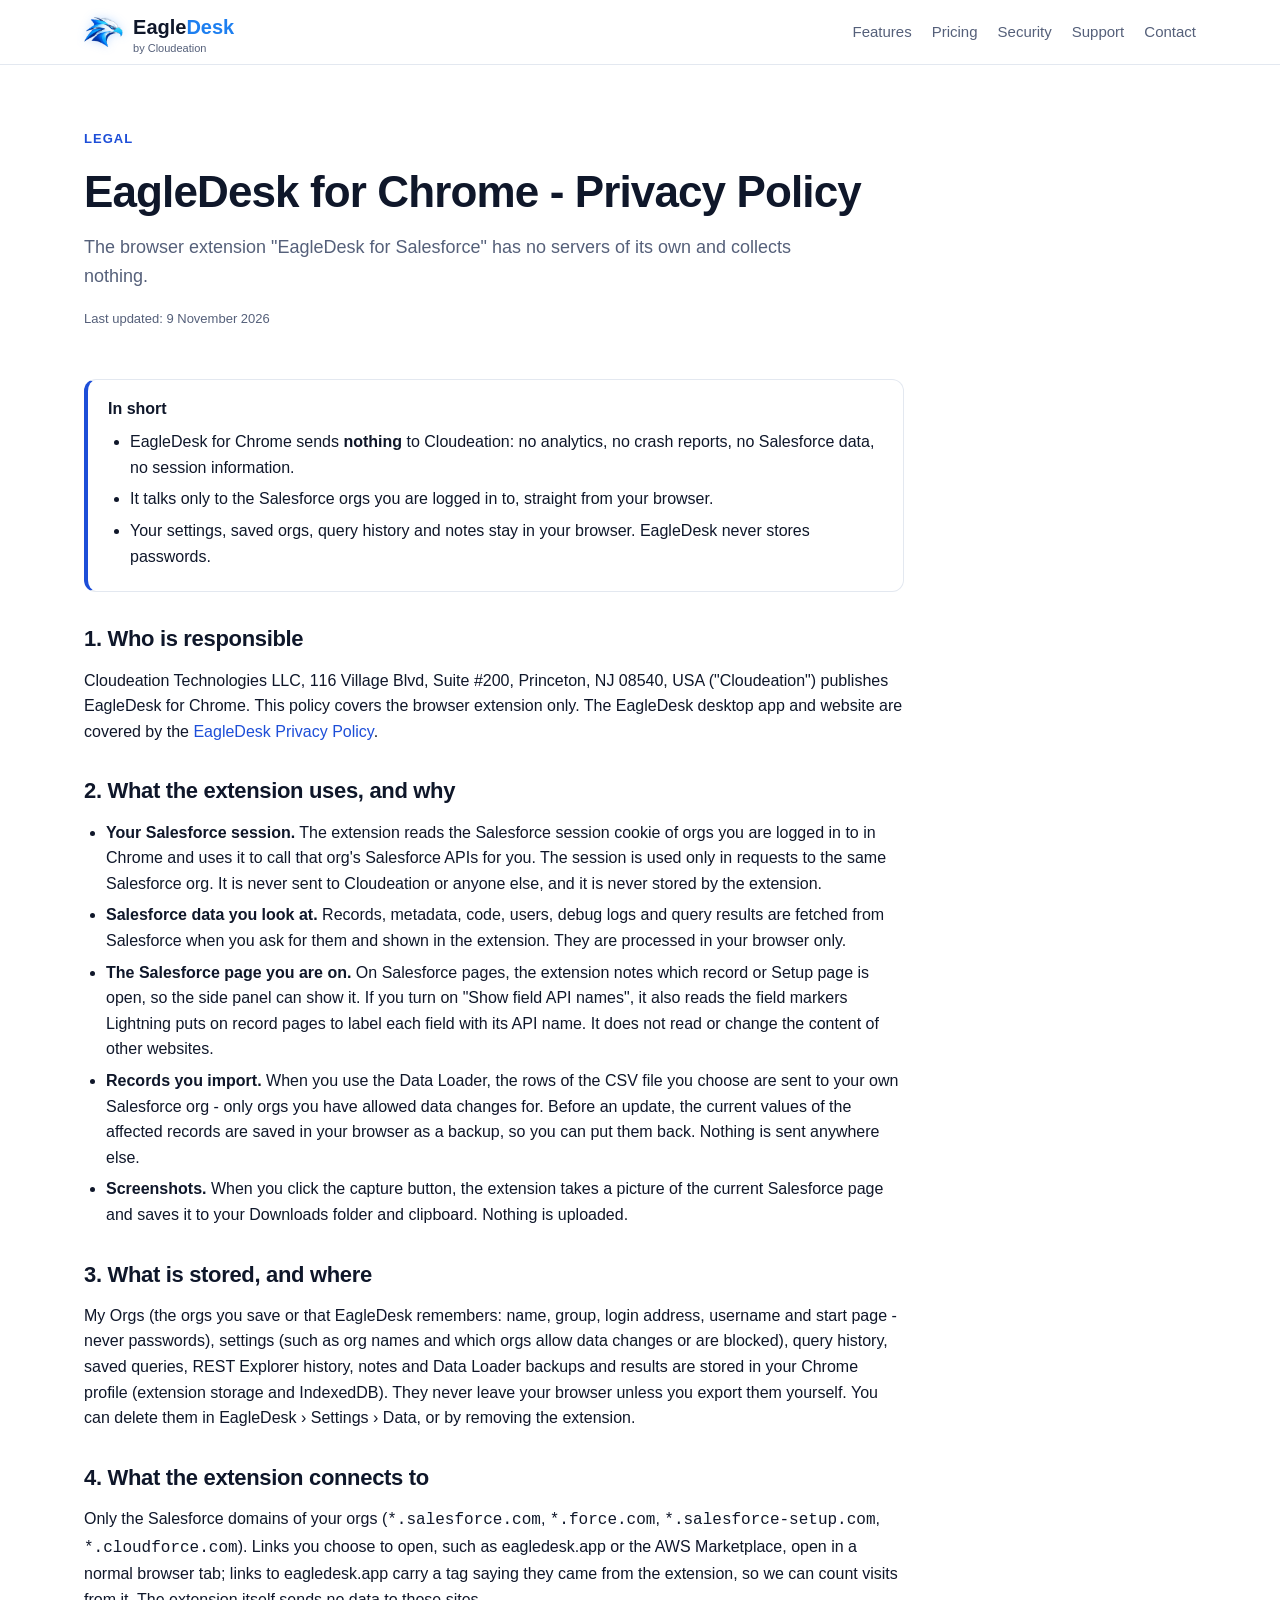
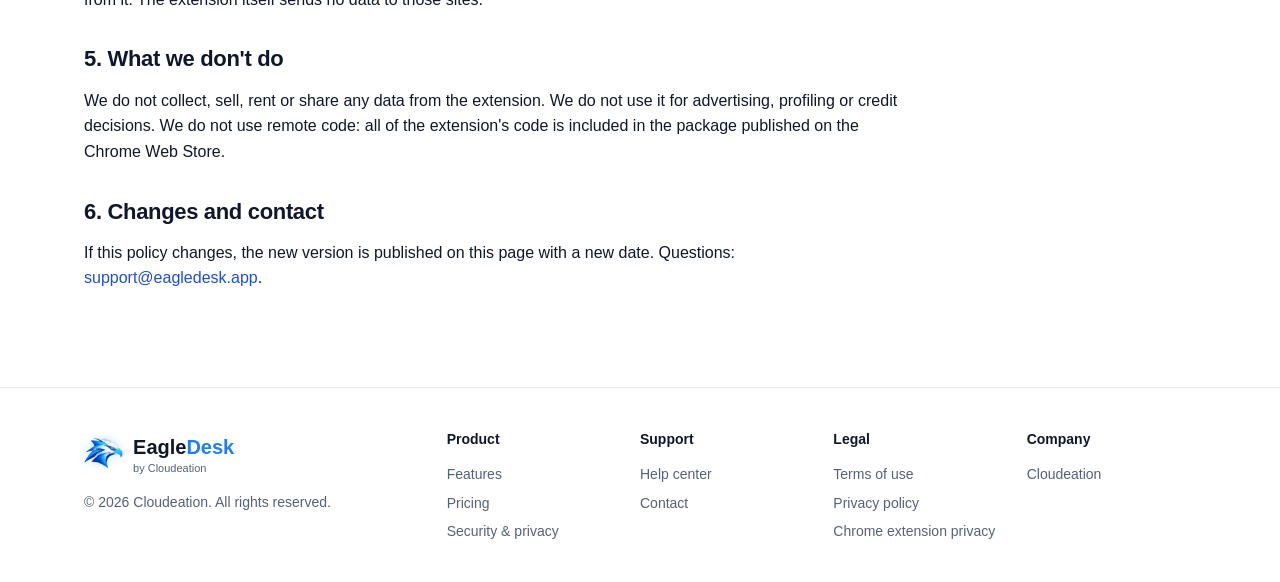
==== chrome-privacy.html @ 4075fa8b "Website: privacy policy for the EagleDesk for Chrome extension New chrome-privacy.html (what the ext" ====
<!doctype html>
<html lang="en">
<head>
<meta charset="utf-8">
<meta name="viewport" content="width=device-width, initial-scale=1">
<title>EagleDesk for Chrome Privacy</title>
<link rel="canonical" href="https://eagledesk.app/chrome-privacy.html">
<meta name="description" content="EagleDesk for Chrome has no servers and collects nothing: what it reads, where it keeps it, and what it connects to.">
<link rel="icon" href="assets/eagledesk.png">
<link rel="stylesheet" href="style.css?v=20261103">
</head>
<body>

<header class="nav"><div class="wrap">
  <a class="logo" href="./"><img src="assets/eagle-mark.png" alt="" class="logo-eagle"><span>Eagle<b>Desk</b><small>by Cloudeation</small></span></a>
  <nav><a href="./#features">Features</a><a href="./#pricing">Pricing</a><a href="security.html">Security</a><a href="support.html">Support</a><a href="support.html#contact">Contact</a></nav>
</div></header>

<section class="page-hero"><div class="wrap">
  <div class="kicker">Legal</div>
  <h1 style="font-size:clamp(30px,4vw,44px)">EagleDesk for Chrome - Privacy Policy</h1>
  <p class="sub">The browser extension "EagleDesk for Salesforce" has no servers of its own and collects nothing.</p>
  <p class="fine">Last updated: 9 November 2026</p>
</div></section>

<section style="padding-top:12px"><div class="wrap legal">

<div class="summary"><b>In short</b>
  <ul>
    <li>EagleDesk for Chrome sends <b>nothing</b> to Cloudeation: no analytics, no crash reports, no Salesforce data, no session information.</li>
    <li>It talks only to the Salesforce orgs you are logged in to, straight from your browser.</li>
    <li>Your settings, saved orgs, query history and notes stay in your browser. EagleDesk never stores passwords.</li>
  </ul>
</div>

<h2>1. Who is responsible</h2>
<p>Cloudeation Technologies LLC, 116 Village Blvd, Suite #200, Princeton, NJ 08540, USA ("Cloudeation") publishes EagleDesk for Chrome. This policy covers the browser extension only. The EagleDesk desktop app and website are covered by the <a href="privacy.html">EagleDesk Privacy Policy</a>.</p>

<h2>2. What the extension uses, and why</h2>
<ul>
  <li><b>Your Salesforce session.</b> The extension reads the Salesforce session cookie of orgs you are logged in to in Chrome and uses it to call that org's Salesforce APIs for you. The session is used only in requests to the same Salesforce org. It is never sent to Cloudeation or anyone else, and it is never stored by the extension.</li>
  <li><b>Salesforce data you look at.</b> Records, metadata, code, users, debug logs and query results are fetched from Salesforce when you ask for them and shown in the extension. They are processed in your browser only.</li>
  <li><b>The Salesforce page you are on.</b> On Salesforce pages, the extension notes which record or Setup page is open, so the side panel can show it. If you turn on "Show field API names", it also reads the field markers Lightning puts on record pages to label each field with its API name. It does not read or change the content of other websites.</li>
  <li><b>Records you import.</b> When you use the Data Loader, the rows of the CSV file you choose are sent to your own Salesforce org - only orgs you have allowed data changes for. Before an update, the current values of the affected records are saved in your browser as a backup, so you can put them back. Nothing is sent anywhere else.</li>
  <li><b>Screenshots.</b> When you click the capture button, the extension takes a picture of the current Salesforce page and saves it to your Downloads folder and clipboard. Nothing is uploaded.</li>
</ul>

<h2>3. What is stored, and where</h2>
<p>My Orgs (the orgs you save or that EagleDesk remembers: name, group, login address, username and start page - never passwords), settings (such as org names and which orgs allow data changes or are blocked), query history, saved queries, REST Explorer history, notes and Data Loader backups and results are stored in your Chrome profile (extension storage and IndexedDB). They never leave your browser unless you export them yourself. You can delete them in EagleDesk › Settings › Data, or by removing the extension.</p>

<h2>4. What the extension connects to</h2>
<p>Only the Salesforce domains of your orgs (<code>*.salesforce.com</code>, <code>*.force.com</code>, <code>*.salesforce-setup.com</code>, <code>*.cloudforce.com</code>). Links you choose to open, such as eagledesk.app or the AWS Marketplace, open in a normal browser tab; links to eagledesk.app carry a tag saying they came from the extension, so we can count visits from it. The extension itself sends no data to those sites.</p>

<h2>5. What we don't do</h2>
<p>We do not collect, sell, rent or share any data from the extension. We do not use it for advertising, profiling or credit decisions. We do not use remote code: all of the extension's code is included in the package published on the Chrome Web Store.</p>

<h2>6. Changes and contact</h2>
<p>If this policy changes, the new version is published on this page with a new date. Questions: <a href="mailto:support@eagledesk.app?subject=EagleDesk%20for%20Chrome%20privacy">support@eagledesk.app</a>.</p>

</div></section>

<footer><div class="wrap">
  <div><a class="logo" href="./"><img src="assets/eagle-mark.png" alt="" class="logo-eagle"><span>Eagle<b>Desk</b><small>by Cloudeation</small></span></a>
    <p>© <span id="yr">2026</span> Cloudeation. All rights reserved.</p></div>
  <div><h4>Product</h4><a href="./#features">Features</a><a href="./#pricing">Pricing</a><a href="security.html">Security &amp; privacy</a></div>
  <div><h4>Support</h4><a href="support.html">Help center</a><a href="support.html#contact">Contact</a></div>
  <div><h4>Legal</h4><a href="terms.html">Terms of use</a><a href="privacy.html">Privacy policy</a><a href="chrome-privacy.html">Chrome extension privacy</a></div>
  <div><h4>Company</h4><a href="https://cloudeation.net">Cloudeation</a></div>
</div></footer>
<script>document.getElementById("yr").textContent = new Date().getFullYear();</script>
</body>
</html>
---- style.css ----
/* EagleDesk by Cloudeation - product site */
:root {
  --bg: #ffffff; --bg2: #f5f7fb; --fg: #0f172a; --muted: #55607a; --line: #e3e8f0;
  --brand: #1d4ed8; --brand2: #0b2e6b; --accent: #16a34a; --warn: #d97706; --card: #ffffff;
  --shadow: 0 10px 30px rgba(15, 23, 42, .08);
}
@media (prefers-color-scheme: dark) {
  :root:not([data-theme="light"]) { --bg: #0b1220; --bg2: #0f1a2e; --fg: #e6ebf5; --muted: #9aa6bf; --line: #1f2b44;
    --brand: #5b8cff; --brand2: #0b2e6b; --card: #111c31; --shadow: 0 10px 30px rgba(0, 0, 0, .35); }
}
* { box-sizing: border-box; }
html { scroll-behavior: smooth; }
body { margin: 0; background: var(--bg); color: var(--fg); font: 16px/1.6 -apple-system, BlinkMacSystemFont, "Segoe UI", Inter, Roboto, sans-serif; }
a { color: var(--brand); text-decoration: none; }
a:hover { text-decoration: underline; }
.wrap { max-width: 1160px; margin: 0 auto; padding: 0 24px; }
@media (max-width: 600px) { .wrap { padding: 0 16px; } }

/* nav */
.nav { position: sticky; top: 0; z-index: 10; background: color-mix(in srgb, var(--bg) 88%, transparent); backdrop-filter: blur(10px); border-bottom: 1px solid var(--line); }
.nav .wrap { display: flex; align-items: center; gap: 24px; height: 64px; }
.logo { display: flex; align-items: center; gap: 10px; color: var(--fg); font-weight: 800; font-size: 20px; }
.logo:hover { text-decoration: none; }
.logo img { width: 32px; height: 32px; border-radius: 8px; }
.logo small { display: block; font-size: 11px; font-weight: 500; color: var(--muted); line-height: 1; }
.nav nav { display: flex; gap: 20px; margin-left: auto; align-items: center; }
.nav nav a { color: var(--muted); font-weight: 500; font-size: 15px; }
.nav nav a:hover { color: var(--fg); text-decoration: none; }
@media (max-width: 820px) { .nav nav a:not(.btn) { display: none; } }

.btn { display: inline-flex; align-items: center; gap: 8px; padding: 11px 20px; border-radius: 10px; font-weight: 600; font-size: 15px;
  border: 1px solid transparent; cursor: pointer; transition: transform .1s, box-shadow .1s; }
.btn:hover { text-decoration: none; transform: translateY(-1px); }
.btn.primary { background: var(--brand); color: #fff; box-shadow: 0 6px 18px color-mix(in srgb, var(--brand) 35%, transparent); }
.btn.ghost { border-color: var(--line); color: var(--fg); background: var(--card); }
.btn.small { padding: 8px 14px; font-size: 14px; }

/* hero */
.hero { padding: 72px 0 40px; background: radial-gradient(1200px 500px at 70% -10%, color-mix(in srgb, var(--brand) 16%, transparent), transparent 70%); }
.hero .wrap { display: grid; grid-template-columns: 1.05fr 1fr; gap: 48px; align-items: center; }
@media (max-width: 960px) { .hero .wrap { grid-template-columns: 1fr; } }
.eyebrow { display: inline-flex; gap: 8px; align-items: center; font-size: 13px; font-weight: 600; color: var(--brand); background: color-mix(in srgb, var(--brand) 10%, transparent);
  padding: 5px 12px; border-radius: 999px; }
h1 { font-size: clamp(34px, 5vw, 54px); line-height: 1.08; letter-spacing: -.02em; margin: 18px 0 16px; }
h1 em { font-style: normal; background: linear-gradient(90deg, var(--brand), #7c3aed); -webkit-background-clip: text; background-clip: text; color: transparent; }
.lead { font-size: 19px; color: var(--muted); max-width: 560px; }
.cta { display: flex; gap: 12px; flex-wrap: wrap; margin: 28px 0 12px; }
.fine { font-size: 13px; color: var(--muted); }

/* app mock */
.mock { background: var(--card); border: 1px solid var(--line); border-radius: 14px; box-shadow: var(--shadow); overflow: hidden; font-size: 12px; }
.mock .bar { display: flex; gap: 6px; padding: 10px 12px; background: var(--bg2); border-bottom: 1px solid var(--line); }
.mock .bar i { width: 10px; height: 10px; border-radius: 50%; background: #f87171; }
.mock .bar i:nth-child(2) { background: #fbbf24; } .mock .bar i:nth-child(3) { background: #34d399; }
.mock .head { display: flex; align-items: center; gap: 14px; padding: 10px 14px; background: #0b2e6b; color: #fff; }
.mock .head b { font-size: 13px; }
.mock .head span { opacity: .75; }
.mock .head .ws { margin-left: auto; background: rgba(22, 163, 74, .35); border: 1px solid #22c55e; padding: 2px 10px; border-radius: 999px; }
.mock .steps { display: flex; gap: 6px; padding: 10px 14px; flex-wrap: wrap; border-bottom: 1px solid var(--line); }
.mock .steps span { padding: 2px 9px; border-radius: 999px; background: #dcfce7; color: #166534; font-weight: 600; }
.mock .steps span.cur { background: #dbeafe; color: #1e40af; outline: 2px solid #3b82f6; }
.mock .steps span.todo { background: var(--bg2); color: var(--muted); }
.mock .body { display: grid; grid-template-columns: 1fr 1.2fr; }
.mock .col { padding: 12px 14px; border-right: 1px solid var(--line); }
.mock .col:last-child { border-right: 0; }
.mock .card { border: 1px solid var(--line); border-radius: 8px; padding: 8px 10px; margin-bottom: 8px; background: var(--bg); }
.mock .card b { display: block; font-size: 12px; }
.mock .pill { display: inline-block; padding: 1px 7px; border-radius: 999px; font-size: 10px; font-weight: 700; background: #dbeafe; color: #1e40af; margin-top: 4px; }
.mock .todo { border: 2px solid var(--warn); background: color-mix(in srgb, #f59e0b 10%, var(--card)); }
.mock .diff div { font-family: ui-monospace, Menlo, monospace; font-size: 11px; padding: 1px 6px; border-radius: 4px; }
.mock .diff .add { background: #dcfce7; color: #166534; } .mock .diff .del { background: #fee2e2; color: #991b1b; }
.mock .ai { border-left: 3px solid #7c3aed; }

/* sections */
section { padding: 80px 0; }
section.alt { background: var(--bg2); }
.kicker { font-size: 13px; font-weight: 700; color: var(--brand); text-transform: uppercase; letter-spacing: .08em; }
h2 { font-size: clamp(28px, 3.6vw, 40px); line-height: 1.15; letter-spacing: -.015em; margin: 8px 0 14px; }
.sub { color: var(--muted); font-size: 18px; max-width: 720px; }
.grid { display: grid; gap: 20px; margin-top: 40px; }
.g3 { grid-template-columns: repeat(3, 1fr); } .g2 { grid-template-columns: repeat(2, 1fr); } .g4 { grid-template-columns: repeat(4, 1fr); }
@media (max-width: 960px) { .g3, .g4 { grid-template-columns: repeat(2, 1fr); } }
@media (max-width: 640px) { .g3, .g2, .g4 { grid-template-columns: 1fr; } }
.feat { background: var(--card); border: 1px solid var(--line); border-radius: 14px; padding: 24px; }
.feat .ic { width: 42px; height: 42px; border-radius: 10px; display: grid; place-items: center; font-size: 20px; background: color-mix(in srgb, var(--brand) 12%, transparent); margin-bottom: 14px; }
.feat h3 { margin: 0 0 6px; font-size: 18px; }
.feat p { margin: 0; color: var(--muted); font-size: 15px; }
.flow { counter-reset: s; display: grid; grid-template-columns: repeat(5, 1fr); gap: 14px; margin-top: 40px; }
@media (max-width: 960px) { .flow { grid-template-columns: 1fr 1fr; } }
@media (max-width: 560px) { .flow { grid-template-columns: 1fr; } }
.flow div { counter-increment: s; background: var(--card); border: 1px solid var(--line); border-radius: 14px; padding: 20px; position: relative; }
.flow div::before { content: counter(s); display: grid; place-items: center; width: 28px; height: 28px; border-radius: 50%; background: var(--brand); color: #fff; font-weight: 700; font-size: 14px; margin-bottom: 10px; }
.flow b { display: block; margin-bottom: 4px; }
.flow span { color: var(--muted); font-size: 14px; }
.split { display: grid; grid-template-columns: 1fr 1fr; gap: 48px; align-items: center; }
@media (max-width: 900px) { .split { grid-template-columns: 1fr; } }
.checks { list-style: none; padding: 0; margin: 20px 0 0; }
.checks li { padding: 8px 0 8px 32px; position: relative; }
.checks li::before { content: "✓"; position: absolute; left: 0; top: 8px; width: 22px; height: 22px; border-radius: 50%; background: #dcfce7; color: #166534; font-size: 13px; font-weight: 800; display: grid; place-items: center; }
.panel { background: var(--card); border: 1px solid var(--line); border-radius: 14px; padding: 22px; box-shadow: var(--shadow); }
.wsrow { display: flex; align-items: center; gap: 10px; padding: 10px 12px; border: 1px solid var(--line); border-radius: 10px; margin-bottom: 8px; }
.wsrow i { width: 10px; height: 10px; border-radius: 50%; }
.wsrow span { margin-left: auto; color: var(--muted); font-size: 13px; }

/* pricing */
.price { background: var(--card); border: 1px solid var(--line); border-radius: 16px; padding: 30px; display: flex; flex-direction: column; }
.price.best { border: 2px solid var(--brand); box-shadow: var(--shadow); }
.price h3 { margin: 0; font-size: 20px; }
.price .amt { font-size: 44px; font-weight: 800; margin: 14px 0 0; letter-spacing: -.02em; }
.price .amt small { font-size: 16px; color: var(--muted); font-weight: 500; }
.price ul { list-style: none; padding: 0; margin: 18px 0 24px; flex: 1; }
.price li { padding: 6px 0 6px 26px; position: relative; font-size: 15px; }
.price li::before { content: "✓"; position: absolute; left: 0; color: var(--accent); font-weight: 800; }
.tag { display: inline-block; font-size: 12px; font-weight: 700; color: #fff; background: var(--brand); padding: 3px 10px; border-radius: 999px; margin-left: 8px; vertical-align: middle; }

/* faq */
.faq { max-width: 820px; margin: 36px auto 0; }
.faq details { border-bottom: 1px solid var(--line); padding: 16px 0; }
.faq summary { cursor: pointer; font-weight: 600; font-size: 17px; list-style: none; display: flex; justify-content: space-between; gap: 16px; }
.faq summary::after { content: "+"; color: var(--muted); font-size: 22px; line-height: 1; }
.faq details[open] summary::after { content: "–"; }
.faq p { color: var(--muted); margin: 10px 0 0; }

/* banner + footer */
.banner { background: linear-gradient(120deg, #0b2e6b, #1d4ed8); color: #fff; border-radius: 20px; padding: 48px; text-align: center; }
.banner h2 { color: #fff; } .banner p { color: rgba(255, 255, 255, .8); }
.banner .btn.ghost { background: transparent; color: #fff; border-color: rgba(255, 255, 255, .5); }
footer { border-top: 1px solid var(--line); padding: 40px 0; color: var(--muted); font-size: 14px; }
footer .wrap { display: grid; grid-template-columns: 2fr repeat(4, 1fr); gap: 24px; }
@media (max-width: 760px) { footer .wrap { grid-template-columns: 1fr 1fr; } }
footer h4 { color: var(--fg); margin: 0 0 10px; font-size: 14px; }
footer a { display: block; color: var(--muted); padding: 3px 0; }
.soon { font-size: 11px; font-weight: 700; color: var(--warn); margin-left: 6px; }

/* support page */
.page-hero { padding: 64px 0 24px; }
.search { display: flex; gap: 8px; max-width: 640px; margin-top: 20px; }
.search input { flex: 1; padding: 13px 16px; border-radius: 10px; border: 1px solid var(--line); background: var(--card); color: var(--fg); font-size: 16px; }
.kb a.feat { display: block; color: var(--fg); }
.kb a.feat:hover { text-decoration: none; border-color: var(--brand); }
/* small screens: nothing wider than the screen */
.hero .wrap > *, .split > *, .grid > * { min-width: 0; }
@media (max-width: 960px) { .hero .wrap { grid-template-columns: minmax(0, 1fr); } }
@media (max-width: 640px) {
  .mock .body { grid-template-columns: minmax(0, 1fr); }
  .mock .col { border-right: 0; }
  .mock .head span:not(.ws) { display: none; }
  .mock .diff div { white-space: pre-wrap; word-break: break-all; }
  .banner { padding: 32px 20px; }
}
body { overflow-x: hidden; }
.sec-table { width: 100%; border-collapse: collapse; margin-top: 12px; }
.sec-table td { padding: 12px 14px; border-bottom: 1px solid rgba(0,0,0,.08); vertical-align: top; }
.sec-table td:first-child { width: 30%; }
.launch-strip { background: #dcfce7; color: #166534; border-radius: 12px; padding: 12px 16px; margin: 0 auto 22px; max-width: 760px; text-align: center; }
/* EagleDesk: the eagle mark and the two-colour wordmark */
.logo img.logo-eagle { width: auto; height: 30px; border-radius: 0; filter: drop-shadow(0 0 5px rgba(46, 140, 255, .3)); }
.logo span b { color: #1d7ff0; font-weight: 800; }

/* positioning: works-with strip, the messy middle, is / isn't, hero mock extras */
section.works { padding: 18px 0; border-bottom: 1px solid var(--line); }
.works .wrap { display: flex; flex-wrap: wrap; gap: 10px 22px; align-items: center; justify-content: center; color: var(--muted); font-size: 14px; }
.works b { color: var(--fg); font-size: 15px; opacity: .8; }
.mid { display: grid; grid-template-columns: 1fr auto 2.2fr auto 1fr; gap: 12px; align-items: center; margin-top: 36px; }
.mid-end { border: 1px dashed var(--line); border-radius: 14px; padding: 16px; text-align: center; color: var(--muted); }
.mid-end b { display: block; color: var(--fg); } .mid-end span { font-size: 13px; }
.mid-arrow { font-size: 24px; color: var(--muted); }
.mid-core { border: 2px solid var(--brand); border-radius: 16px; padding: 16px; background: color-mix(in srgb, var(--brand) 6%, var(--card)); box-shadow: var(--shadow); text-align: center; }
.mid-core small { display: block; font-weight: 700; color: var(--brand); text-transform: uppercase; letter-spacing: .06em; margin-bottom: 10px; }
.mid-core div { display: flex; flex-wrap: wrap; gap: 8px; justify-content: center; }
.mid-core span { background: var(--card); border: 1px solid var(--line); border-radius: 999px; padding: 5px 12px; font-weight: 600; font-size: 14px; }
@media (max-width: 860px) { .mid { grid-template-columns: minmax(0, 1fr); } .mid-arrow { transform: rotate(90deg); justify-self: center; } }
.isnt { display: grid; gap: 18px; }
.crosses { list-style: none; padding: 0; margin: 12px 0 0; }
.crosses li { padding: 8px 0 8px 32px; position: relative; color: var(--muted); }
.crosses li::before { content: "✕"; position: absolute; left: 0; top: 8px; width: 22px; height: 22px; border-radius: 50%; background: #fee2e2; color: #991b1b; font-size: 12px; font-weight: 800; display: grid; place-items: center; }
.isnt .checks { margin-top: 12px; }
.mock .mk-path { display: flex; align-items: center; gap: 4px; margin-top: 8px; flex-wrap: wrap; }
.mock .mk-c { width: 22px; height: 22px; border-radius: 50%; display: grid; place-items: center; font: 700 7.5px/1 ui-monospace, Menlo, monospace; }
.mock .mk-c.ok { background: #16a34a; color: #fff; } .mock .mk-c.off { border: 1.5px dashed var(--line); }
.mock .mk-path small { color: var(--muted); font-size: 10px; } .mock .mk-a { color: var(--muted); }
.mock .mk-ready { margin-top: 8px; padding: 4px 8px; border-radius: 6px; border: 1px solid #86efac; background: #dcfce7; color: #166534; font-size: 11px; }
.mock .mk-ready b { display: inline; }
.mock .mk-explain { margin: 6px 0 2px; font-size: 11px; color: var(--muted); }

/* legal pages */
.legal > * { max-width: 820px; }
.legal h2 { font-size: 22px; margin: 34px 0 8px; }
.legal p, .legal li { color: var(--fg); font-size: 16px; }
.legal ul { padding-left: 22px; } .legal li { margin: 6px 0; }
.legal .summary { border: 1px solid var(--line); border-left: 4px solid var(--brand); border-radius: 12px; padding: 16px 20px; background: var(--card); }
.legal .summary ul { margin: 8px 0 0; }
.ph { background: #fef3c7; color: #92400e; border-radius: 4px; padding: 0 4px; font-weight: 600; }
.draft { background: #fef3c7; color: #92400e; border-radius: 999px; padding: 1px 10px; font-weight: 700; }
.legal .sec-table td { border-bottom: 1px solid var(--line); }

/* Contact us: the address big enough to read and copy, then where to write the email */
.ct-addr { display: flex; align-items: center; gap: 12px; flex-wrap: wrap; }
.ct-addr b { font-size: 18px; user-select: all; word-break: break-all; }
.ct-open { display: flex; align-items: center; gap: 8px; flex-wrap: wrap; }

/* Cloud for teams waitlist */
.soon-tag { background: color-mix(in srgb, var(--accent) 18%, transparent); color: var(--fg); }
.split-wl { display: grid; grid-template-columns: minmax(0, 1.1fr) minmax(0, 1fr); gap: 40px; align-items: center; }
.wl { background: var(--card); border: 1px solid var(--line); border-radius: 16px; padding: 26px; display: flex; flex-direction: column; gap: 14px; box-shadow: var(--shadow); }
.wl label { display: flex; flex-direction: column; gap: 6px; font-weight: 600; font-size: 14px; }
.wl label small { font-weight: 400; color: var(--muted); }
.wl input, .wl select, .wl textarea { padding: 11px 13px; border-radius: 10px; border: 1px solid var(--line); background: var(--bg); color: var(--fg); font: inherit; font-weight: 400; }
.wl .hp { position: absolute; left: -9999px; width: 1px; height: 1px; opacity: 0; }
.wl .btn { justify-content: center; }
.wl-err { color: #c0392b; }
.wl-done b { font-size: 18px; }
@media (max-width: 860px) { .split-wl { grid-template-columns: minmax(0, 1fr); } }

/* Editions: Personal vs Enterprise */
.ed .who { color: var(--muted); margin: 6px 0 0; font-size: 15px; }
.ed dl { display: grid; grid-template-columns: max-content 1fr; gap: 8px 16px; margin: 18px 0 24px; font-size: 15px; flex: 1; align-content: start; }
.ed dt { color: var(--muted); font-weight: 600; }
.ed dd { margin: 0; }
.price.ent { border: 2px solid #b8892b; box-shadow: var(--shadow); }
.tag.ent-tag { background: #b8892b; }
@media (max-width: 640px) { .ed dl { grid-template-columns: 1fr; gap: 2px; } .ed dd { margin-bottom: 8px; } }

/* Hero: the two editions side by side */
.hero-eds { display: grid; grid-template-columns: 1fr 1fr; gap: 14px; margin: 26px 0 12px; }
.he { display: flex; flex-direction: column; gap: 4px; background: var(--card); border: 1px solid var(--line); border-top: 4px solid var(--brand); border-radius: 14px; padding: 16px 16px 18px; box-shadow: var(--shadow); }
.he.ent { border-top-color: #b8892b; }
.he-k { font-size: 12px; font-weight: 800; letter-spacing: .08em; text-transform: uppercase; color: var(--brand); }
.he.ent .he-k { color: #b8892b; }
.he b { font-size: 16px; }
.he-d { color: var(--muted); font-size: 14px; line-height: 1.45; flex: 1; }
.he-p { font-size: 14px; color: var(--muted); margin: 6px 0 10px; }
.he-p b { color: var(--fg); font-size: 20px; }
.he .btn { justify-content: center; text-align: center; }
@media (max-width: 640px) { .hero-eds { grid-template-columns: 1fr; } }

/* See it in action: screenshot carousel */
.tour { padding-top: 24px; }
.sh { position: relative; margin-top: 26px; border-radius: 16px; overflow: hidden; border: 1px solid var(--line); box-shadow: var(--shadow); background: var(--card); }
.sh-track { display: flex; overflow-x: auto; scroll-snap-type: x mandatory; scrollbar-width: none; }
.sh-track::-webkit-scrollbar { display: none; }
.sh-slide { flex: 0 0 100%; margin: 0; scroll-snap-align: start; position: relative; }
.sh-slide img { display: block; width: 100%; height: auto; aspect-ratio: 16 / 9; object-fit: cover; object-position: top; }
.sh-slide figcaption { display: flex; flex-wrap: wrap; align-items: baseline; gap: 4px 12px; padding: 14px 20px 16px; border-top: 1px solid var(--line); background: var(--card); }
.sh-slide figcaption b { font-size: 17px; }
.sh-slide figcaption span:last-child { color: var(--muted); font-size: 15px; }
.sh-ed { font-size: 11px; font-weight: 800; letter-spacing: .06em; text-transform: uppercase; color: var(--brand); background: color-mix(in srgb, var(--brand) 12%, transparent); padding: 3px 9px; border-radius: 999px; }
.sh-ed.ent { color: #fff; background: #b8892b; }
.sh-nav { position: absolute; top: calc(50% - 50px); width: 44px; height: 44px; border-radius: 50%; border: 1px solid var(--line); background: color-mix(in srgb, var(--card) 92%, transparent); color: var(--fg); font-size: 26px; line-height: 1; cursor: pointer; box-shadow: var(--shadow); }
.sh-nav.prev { left: 12px; } .sh-nav.next { right: 12px; }
.sh-dots { display: flex; justify-content: center; gap: 8px; margin-top: 14px; }
.sh-dots button { width: 9px; height: 9px; padding: 0; border-radius: 50%; border: 0; background: var(--line); cursor: pointer; }
.sh-dots button.on { background: var(--brand); width: 24px; border-radius: 999px; }
@media (max-width: 640px) { .sh-nav { display: none; } .sh-slide figcaption { padding: 10px 14px 12px; } .sh-slide figcaption b { font-size: 15px; } }

/* nav: one line, never wrapping */
.nav nav a, .nav .btn { white-space: nowrap; }
@media (max-width: 1080px) { .nav nav { gap: 16px; } .nav nav a[href="security.html"], .nav nav a[href="support.html"] { display: none; } }
.tour { padding-top: 56px; }
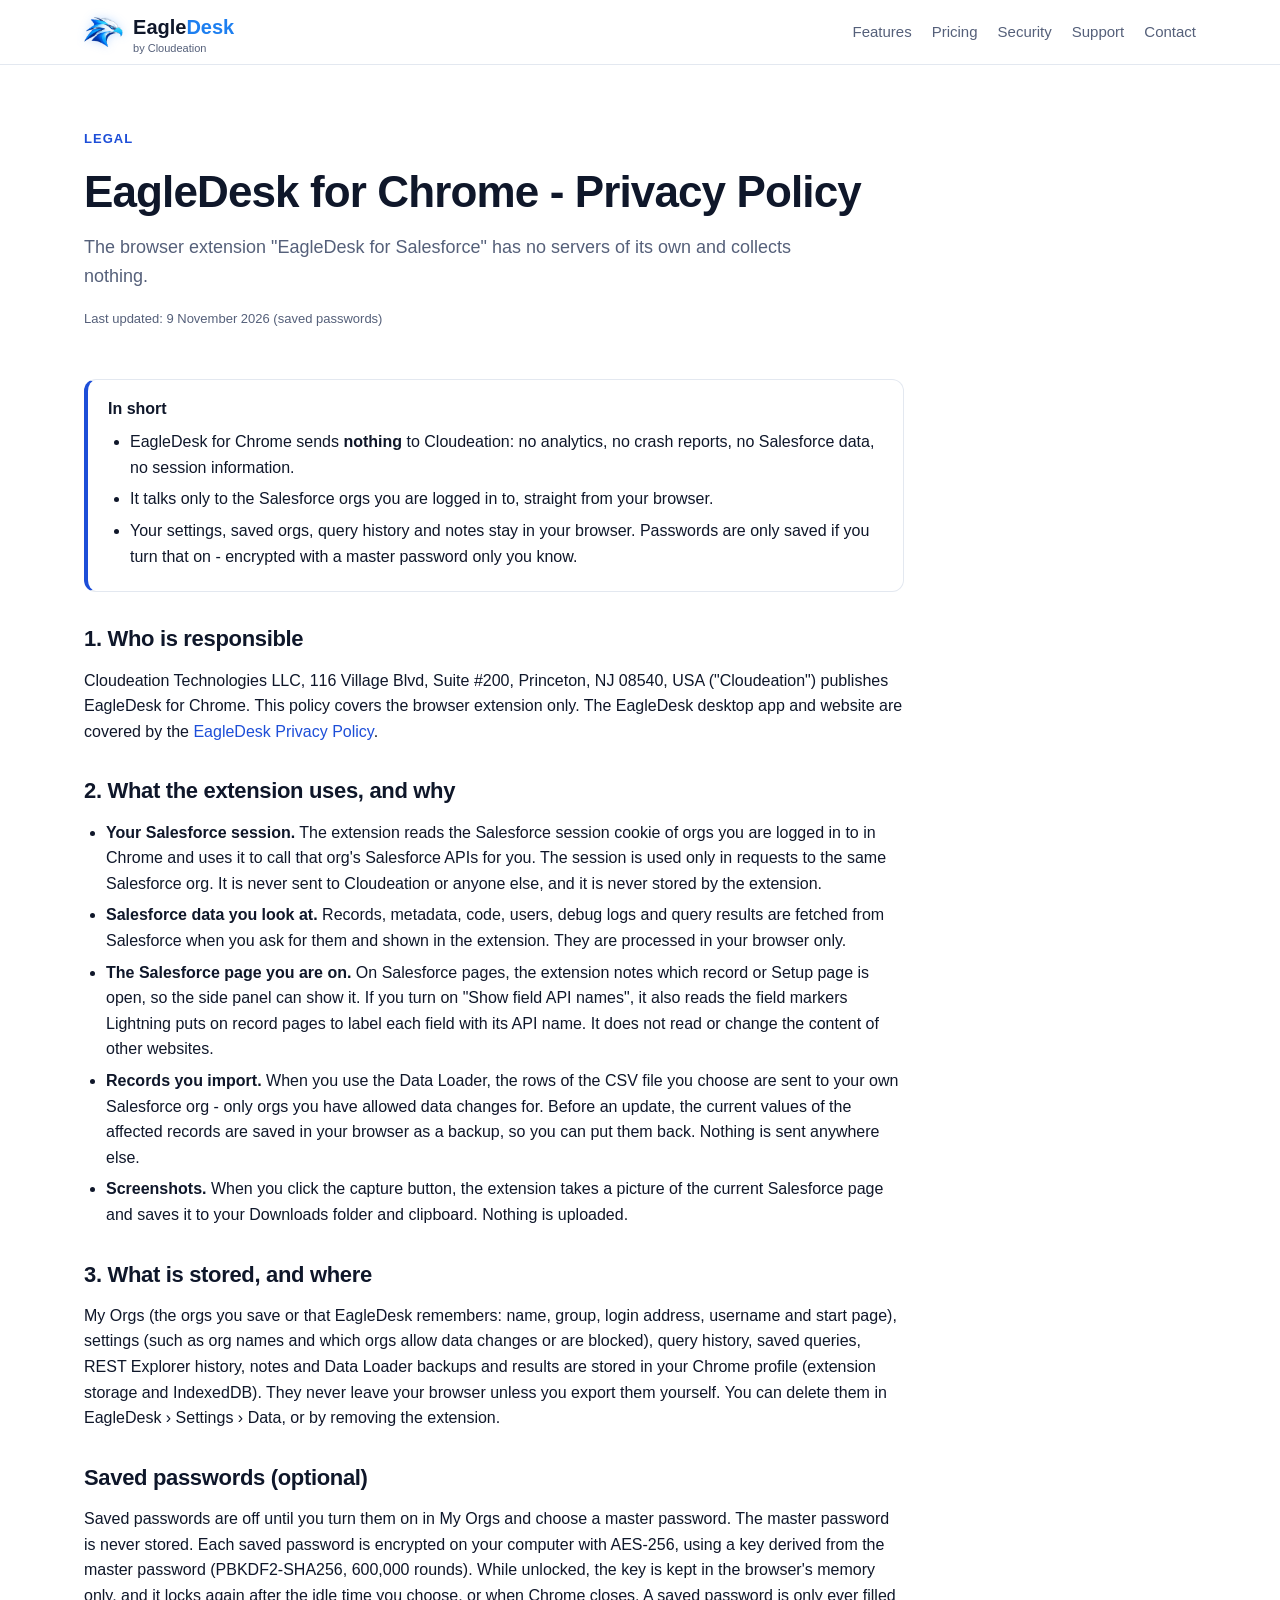
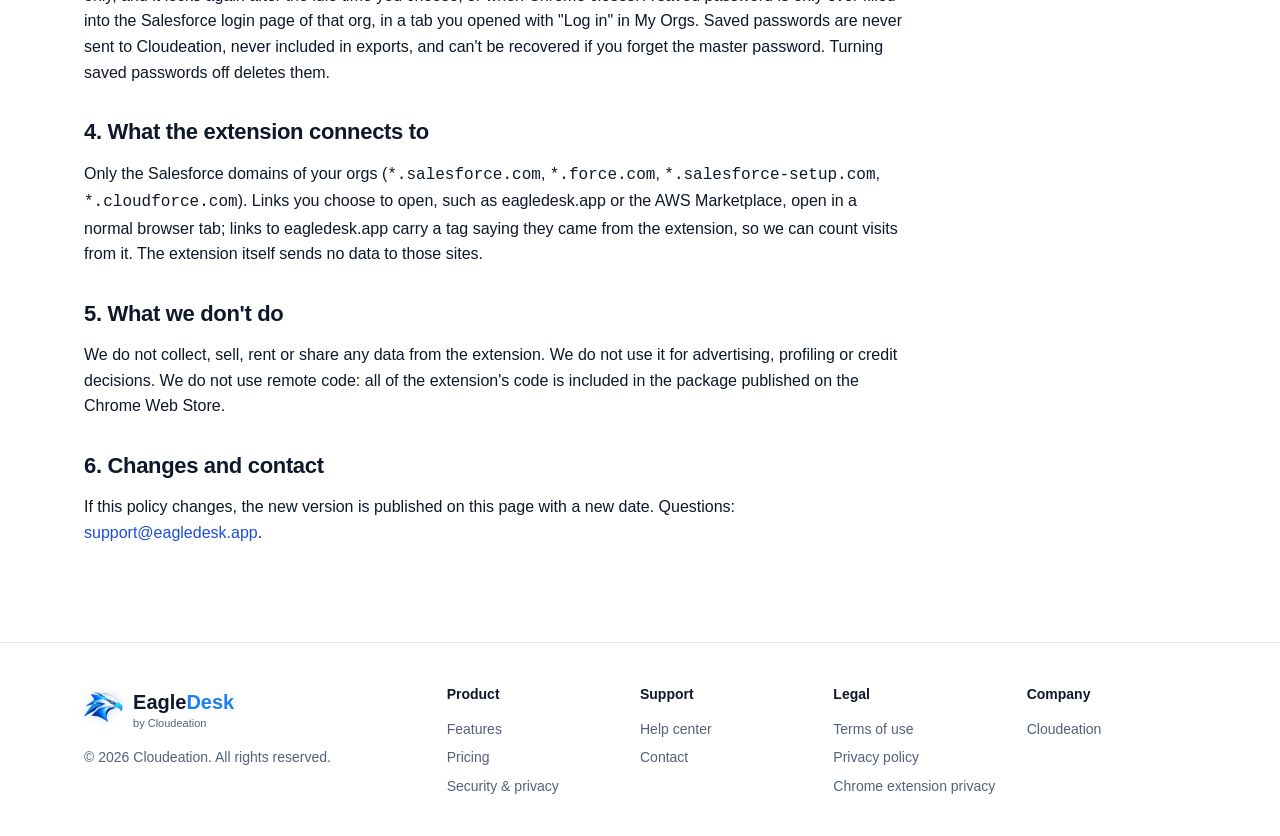
==== commit 828ee148: "Website: Chrome extension privacy policy covers optional saved passwords Saved passwords are off unt" ====
--- a/chrome-privacy.html
+++ b/chrome-privacy.html
@@ -20,7 +20,7 @@
   <div class="kicker">Legal</div>
   <h1 style="font-size:clamp(30px,4vw,44px)">EagleDesk for Chrome - Privacy Policy</h1>
   <p class="sub">The browser extension "EagleDesk for Salesforce" has no servers of its own and collects nothing.</p>
-  <p class="fine">Last updated: 9 November 2026</p>
+  <p class="fine">Last updated: 9 November 2026 (saved passwords)</p>
 </div></section>
 
 <section style="padding-top:12px"><div class="wrap legal">
@@ -29,7 +29,7 @@
   <ul>
     <li>EagleDesk for Chrome sends <b>nothing</b> to Cloudeation: no analytics, no crash reports, no Salesforce data, no session information.</li>
     <li>It talks only to the Salesforce orgs you are logged in to, straight from your browser.</li>
-    <li>Your settings, saved orgs, query history and notes stay in your browser. EagleDesk never stores passwords.</li>
+    <li>Your settings, saved orgs, query history and notes stay in your browser. Passwords are only saved if you turn that on - encrypted with a master password only you know.</li>
   </ul>
 </div>
 
@@ -46,7 +46,10 @@
 </ul>
 
 <h2>3. What is stored, and where</h2>
-<p>My Orgs (the orgs you save or that EagleDesk remembers: name, group, login address, username and start page - never passwords), settings (such as org names and which orgs allow data changes or are blocked), query history, saved queries, REST Explorer history, notes and Data Loader backups and results are stored in your Chrome profile (extension storage and IndexedDB). They never leave your browser unless you export them yourself. You can delete them in EagleDesk › Settings › Data, or by removing the extension.</p>
+<p>My Orgs (the orgs you save or that EagleDesk remembers: name, group, login address, username and start page), settings (such as org names and which orgs allow data changes or are blocked), query history, saved queries, REST Explorer history, notes and Data Loader backups and results are stored in your Chrome profile (extension storage and IndexedDB). They never leave your browser unless you export them yourself. You can delete them in EagleDesk › Settings › Data, or by removing the extension.</p>
+
+<h2>Saved passwords (optional)</h2>
+<p>Saved passwords are off until you turn them on in My Orgs and choose a master password. The master password is never stored. Each saved password is encrypted on your computer with AES-256, using a key derived from the master password (PBKDF2-SHA256, 600,000 rounds). While unlocked, the key is kept in the browser's memory only, and it locks again after the idle time you choose, or when Chrome closes. A saved password is only ever filled into the Salesforce login page of that org, in a tab you opened with "Log in" in My Orgs. Saved passwords are never sent to Cloudeation, never included in exports, and can't be recovered if you forget the master password. Turning saved passwords off deletes them.</p>
 
 <h2>4. What the extension connects to</h2>
 <p>Only the Salesforce domains of your orgs (<code>*.salesforce.com</code>, <code>*.force.com</code>, <code>*.salesforce-setup.com</code>, <code>*.cloudforce.com</code>). Links you choose to open, such as eagledesk.app or the AWS Marketplace, open in a normal browser tab; links to eagledesk.app carry a tag saying they came from the extension, so we can count visits from it. The extension itself sends no data to those sites.</p>
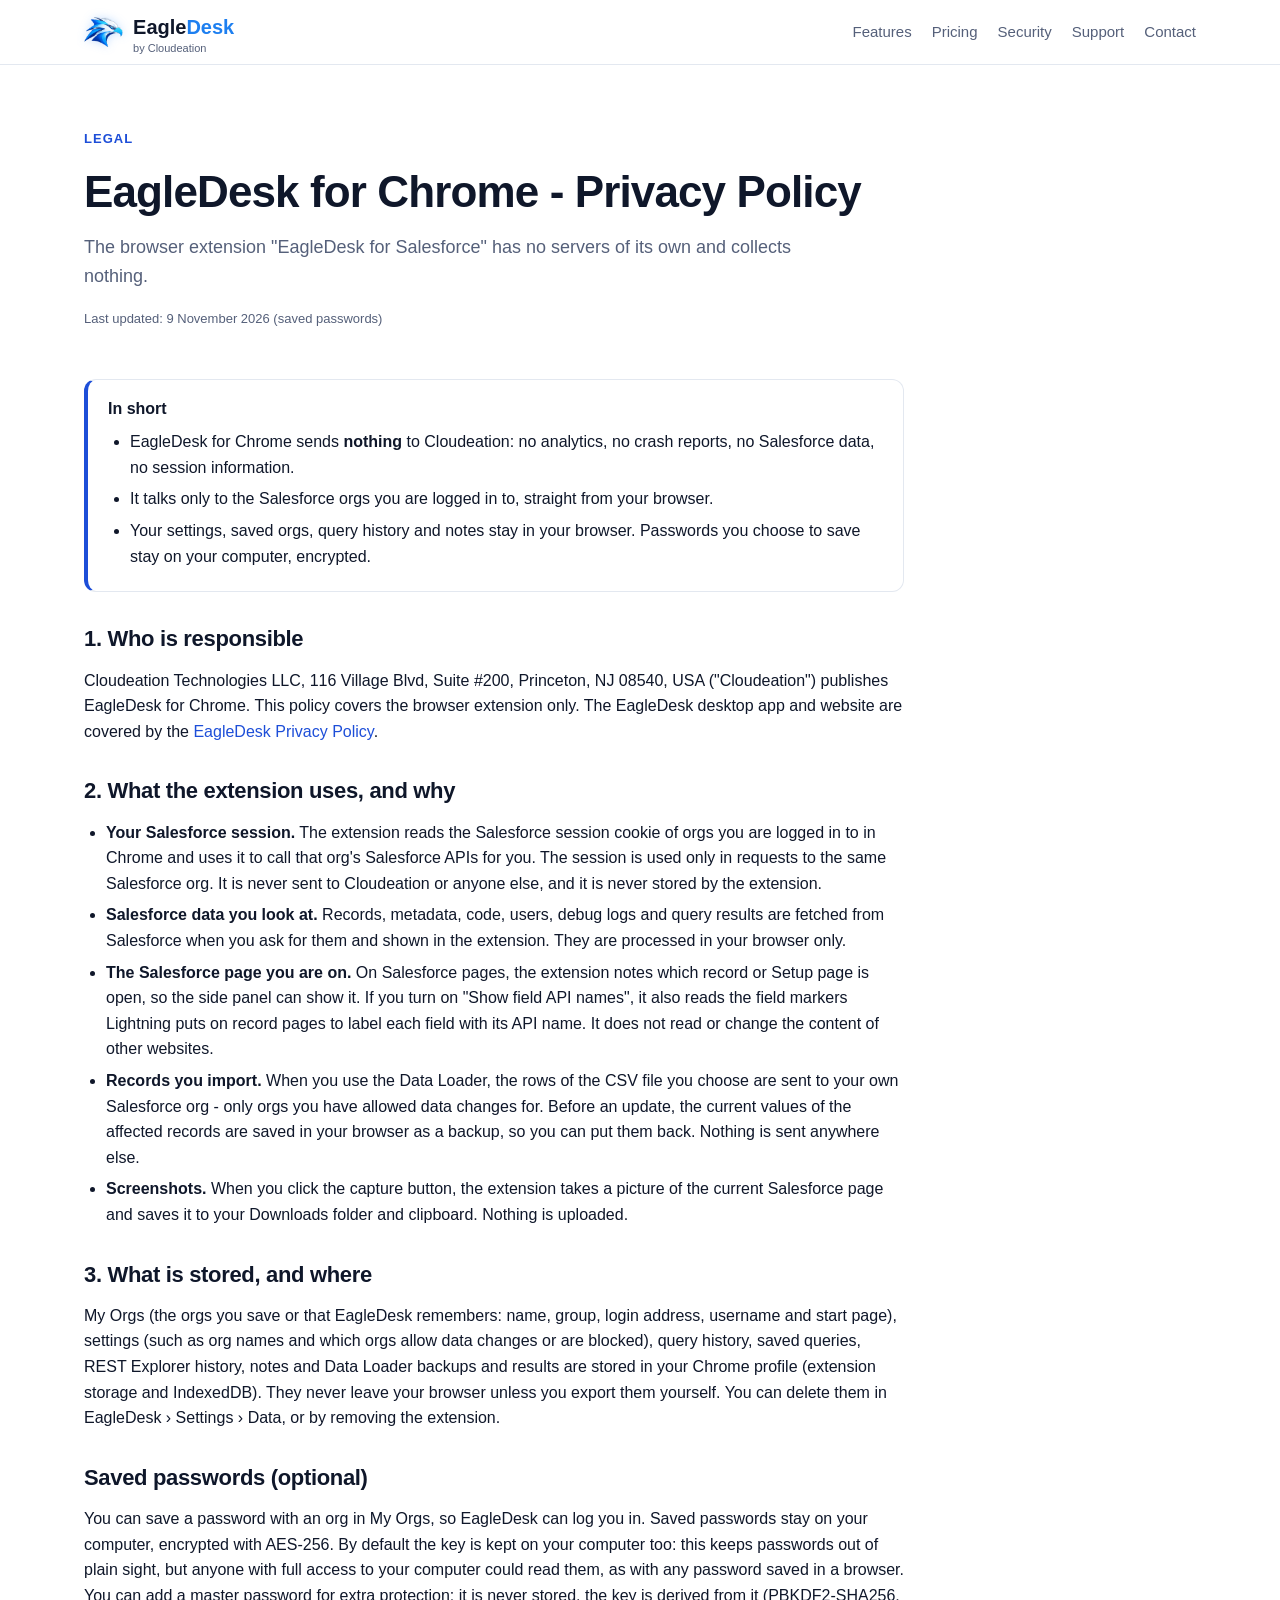
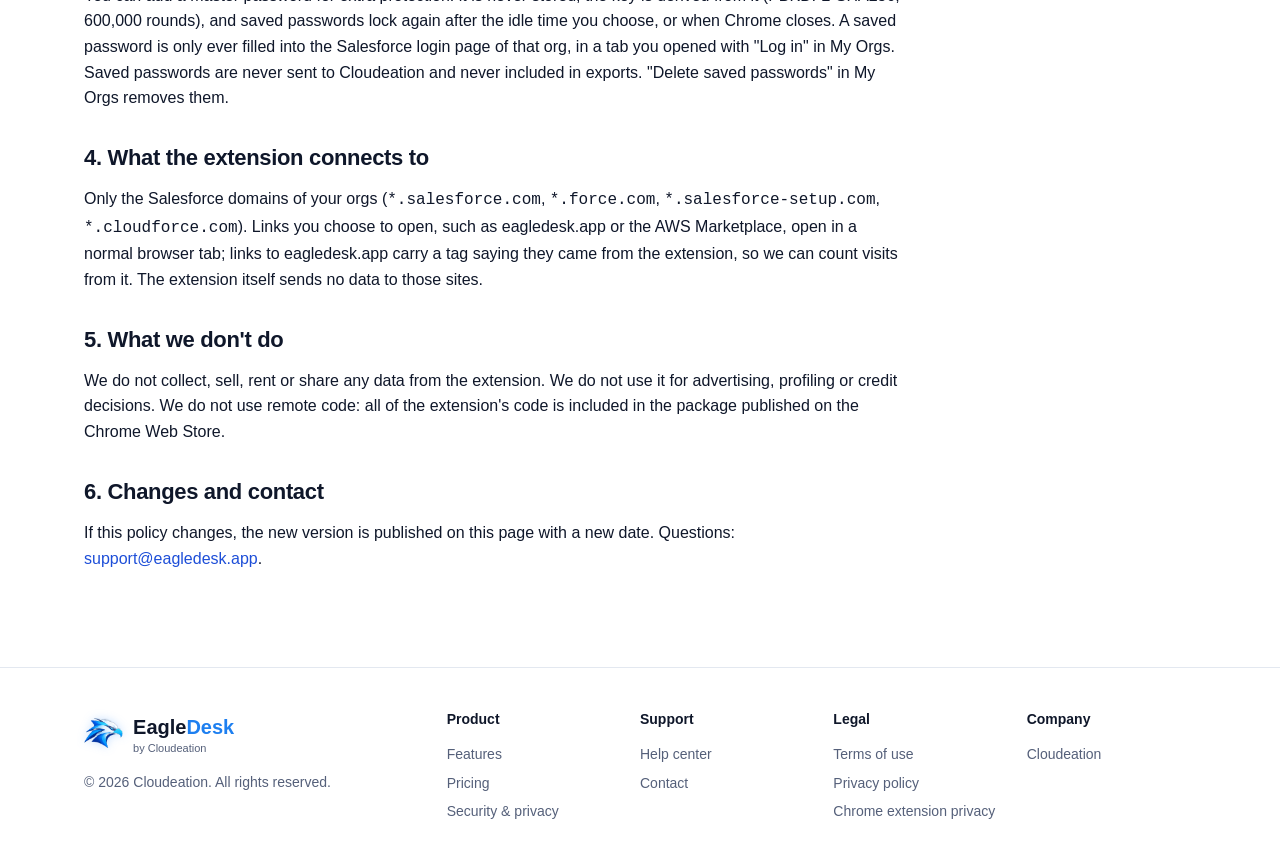
==== commit 1fbb1264: "Website: Chrome extension privacy - saved passwords work without a master password By default saved " ====
--- a/chrome-privacy.html
+++ b/chrome-privacy.html
@@ -29,7 +29,7 @@
   <ul>
     <li>EagleDesk for Chrome sends <b>nothing</b> to Cloudeation: no analytics, no crash reports, no Salesforce data, no session information.</li>
     <li>It talks only to the Salesforce orgs you are logged in to, straight from your browser.</li>
-    <li>Your settings, saved orgs, query history and notes stay in your browser. Passwords are only saved if you turn that on - encrypted with a master password only you know.</li>
+    <li>Your settings, saved orgs, query history and notes stay in your browser. Passwords you choose to save stay on your computer, encrypted.</li>
   </ul>
 </div>
 
@@ -49,7 +49,7 @@
 <p>My Orgs (the orgs you save or that EagleDesk remembers: name, group, login address, username and start page), settings (such as org names and which orgs allow data changes or are blocked), query history, saved queries, REST Explorer history, notes and Data Loader backups and results are stored in your Chrome profile (extension storage and IndexedDB). They never leave your browser unless you export them yourself. You can delete them in EagleDesk › Settings › Data, or by removing the extension.</p>
 
 <h2>Saved passwords (optional)</h2>
-<p>Saved passwords are off until you turn them on in My Orgs and choose a master password. The master password is never stored. Each saved password is encrypted on your computer with AES-256, using a key derived from the master password (PBKDF2-SHA256, 600,000 rounds). While unlocked, the key is kept in the browser's memory only, and it locks again after the idle time you choose, or when Chrome closes. A saved password is only ever filled into the Salesforce login page of that org, in a tab you opened with "Log in" in My Orgs. Saved passwords are never sent to Cloudeation, never included in exports, and can't be recovered if you forget the master password. Turning saved passwords off deletes them.</p>
+<p>You can save a password with an org in My Orgs, so EagleDesk can log you in. Saved passwords stay on your computer, encrypted with AES-256. By default the key is kept on your computer too: this keeps passwords out of plain sight, but anyone with full access to your computer could read them, as with any password saved in a browser. You can add a master password for extra protection: it is never stored, the key is derived from it (PBKDF2-SHA256, 600,000 rounds), and saved passwords lock again after the idle time you choose, or when Chrome closes. A saved password is only ever filled into the Salesforce login page of that org, in a tab you opened with "Log in" in My Orgs. Saved passwords are never sent to Cloudeation and never included in exports. "Delete saved passwords" in My Orgs removes them.</p>
 
 <h2>4. What the extension connects to</h2>
 <p>Only the Salesforce domains of your orgs (<code>*.salesforce.com</code>, <code>*.force.com</code>, <code>*.salesforce-setup.com</code>, <code>*.cloudforce.com</code>). Links you choose to open, such as eagledesk.app or the AWS Marketplace, open in a normal browser tab; links to eagledesk.app carry a tag saying they came from the extension, so we can count visits from it. The extension itself sends no data to those sites.</p>
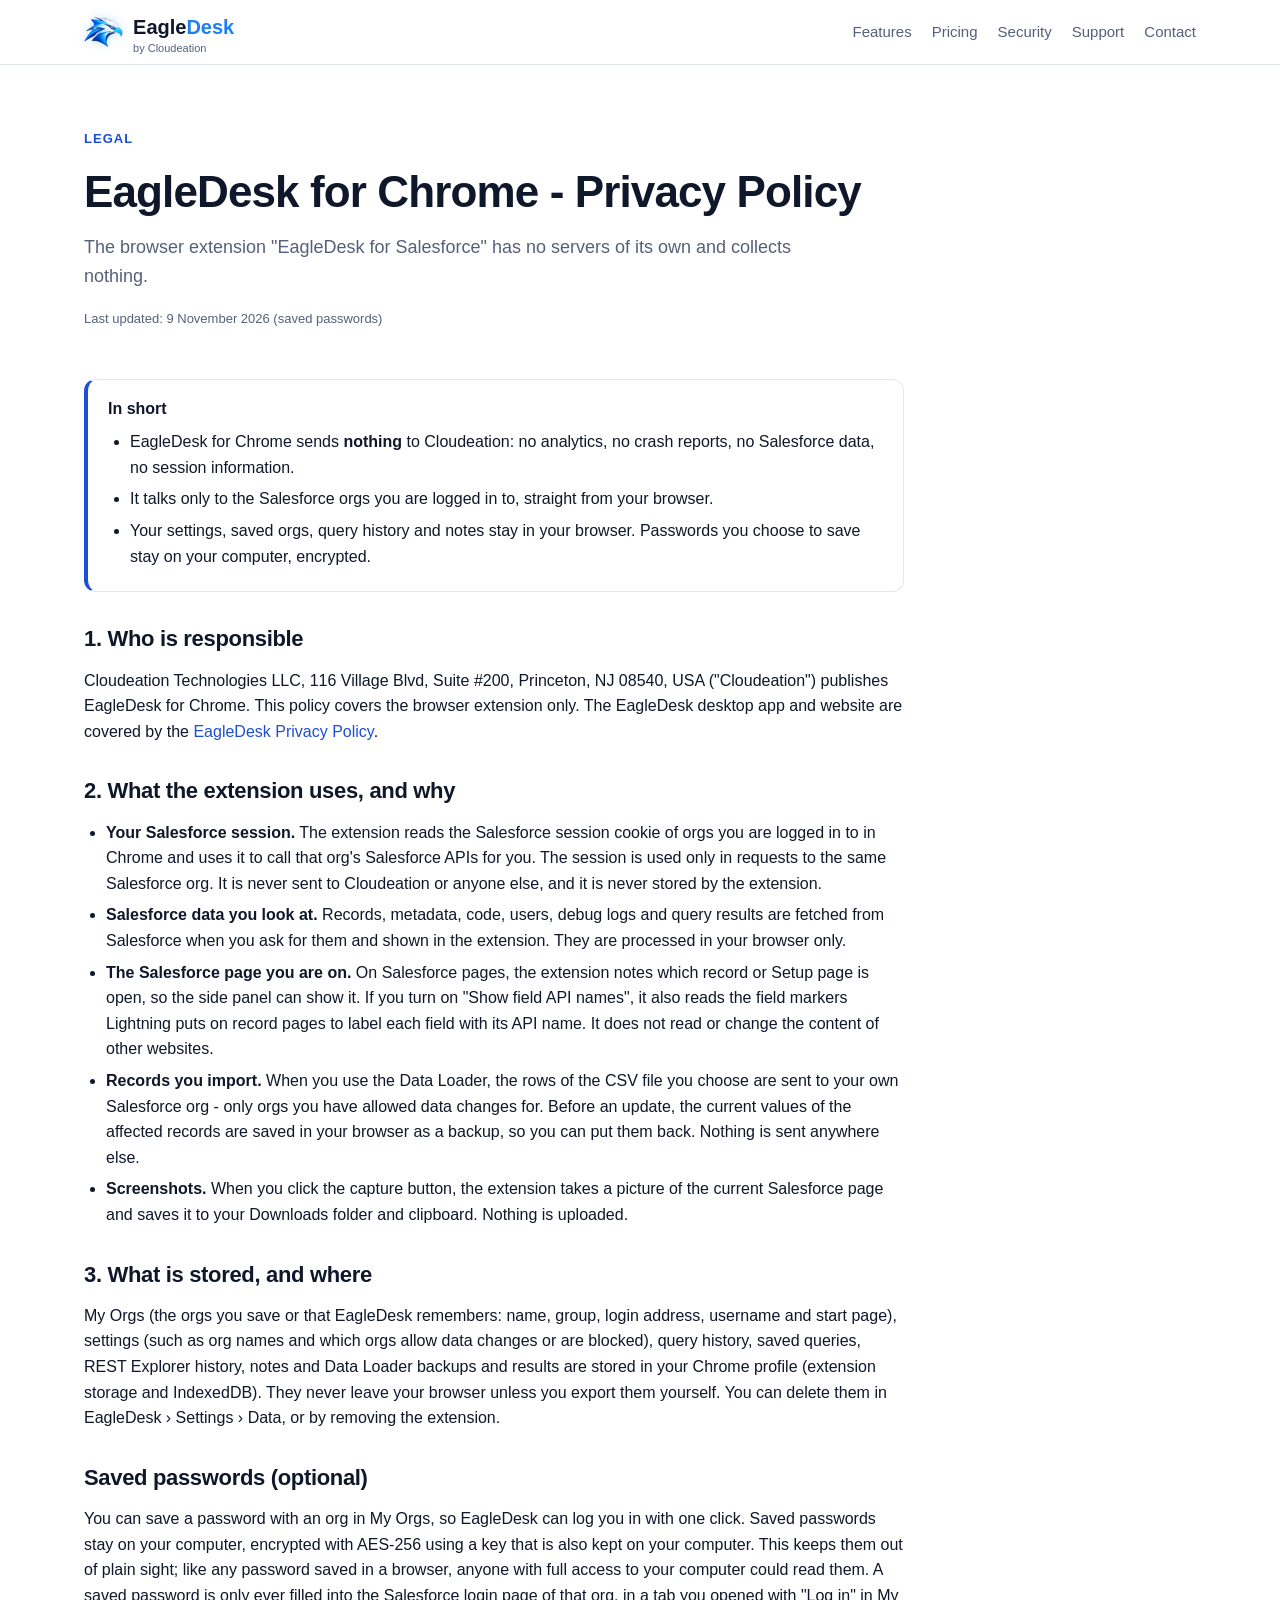
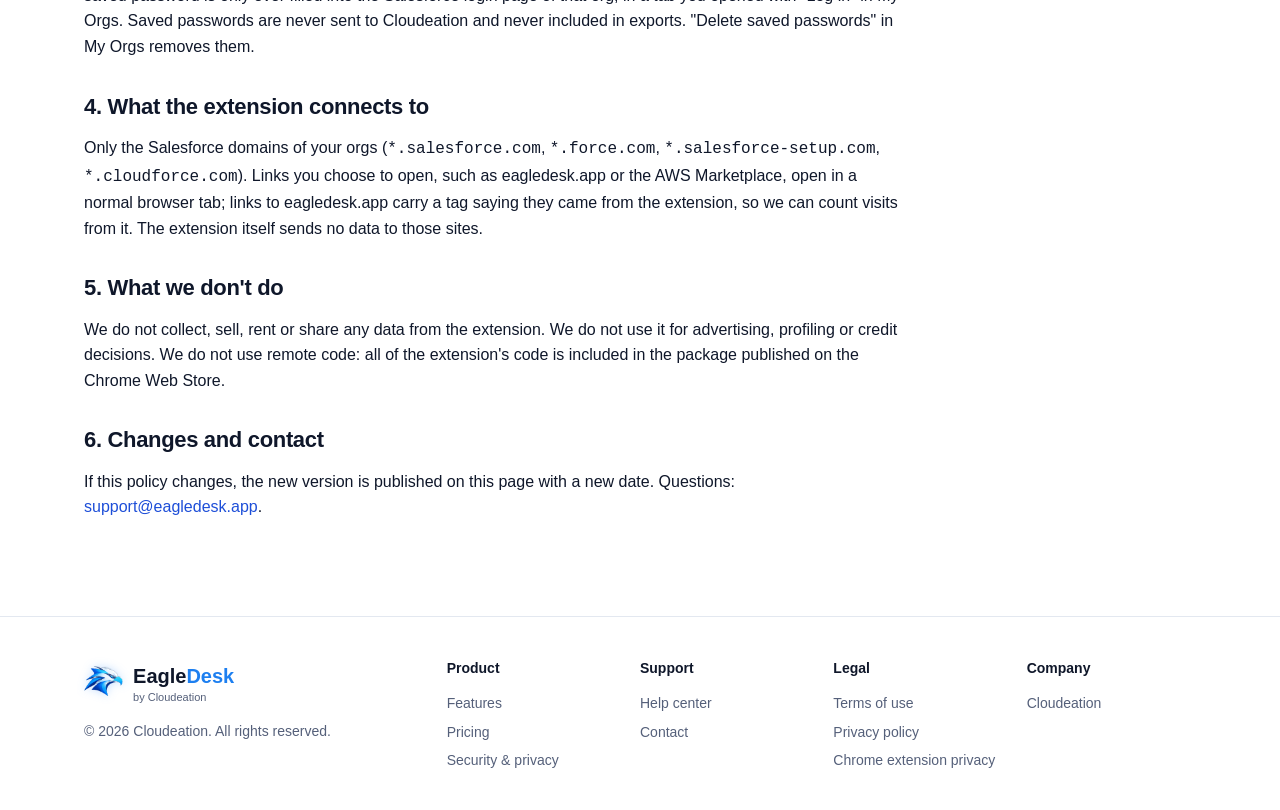
==== commit 0bbc7dae: "Website: Chrome extension privacy - saved passwords have no master password Saved passwords are encr" ====
--- a/chrome-privacy.html
+++ b/chrome-privacy.html
@@ -49,7 +49,7 @@
 <p>My Orgs (the orgs you save or that EagleDesk remembers: name, group, login address, username and start page), settings (such as org names and which orgs allow data changes or are blocked), query history, saved queries, REST Explorer history, notes and Data Loader backups and results are stored in your Chrome profile (extension storage and IndexedDB). They never leave your browser unless you export them yourself. You can delete them in EagleDesk › Settings › Data, or by removing the extension.</p>
 
 <h2>Saved passwords (optional)</h2>
-<p>You can save a password with an org in My Orgs, so EagleDesk can log you in. Saved passwords stay on your computer, encrypted with AES-256. By default the key is kept on your computer too: this keeps passwords out of plain sight, but anyone with full access to your computer could read them, as with any password saved in a browser. You can add a master password for extra protection: it is never stored, the key is derived from it (PBKDF2-SHA256, 600,000 rounds), and saved passwords lock again after the idle time you choose, or when Chrome closes. A saved password is only ever filled into the Salesforce login page of that org, in a tab you opened with "Log in" in My Orgs. Saved passwords are never sent to Cloudeation and never included in exports. "Delete saved passwords" in My Orgs removes them.</p>
+<p>You can save a password with an org in My Orgs, so EagleDesk can log you in with one click. Saved passwords stay on your computer, encrypted with AES-256 using a key that is also kept on your computer. This keeps them out of plain sight; like any password saved in a browser, anyone with full access to your computer could read them. A saved password is only ever filled into the Salesforce login page of that org, in a tab you opened with "Log in" in My Orgs. Saved passwords are never sent to Cloudeation and never included in exports. "Delete saved passwords" in My Orgs removes them.</p>
 
 <h2>4. What the extension connects to</h2>
 <p>Only the Salesforce domains of your orgs (<code>*.salesforce.com</code>, <code>*.force.com</code>, <code>*.salesforce-setup.com</code>, <code>*.cloudforce.com</code>). Links you choose to open, such as eagledesk.app or the AWS Marketplace, open in a normal browser tab; links to eagledesk.app carry a tag saying they came from the extension, so we can count visits from it. The extension itself sends no data to those sites.</p>
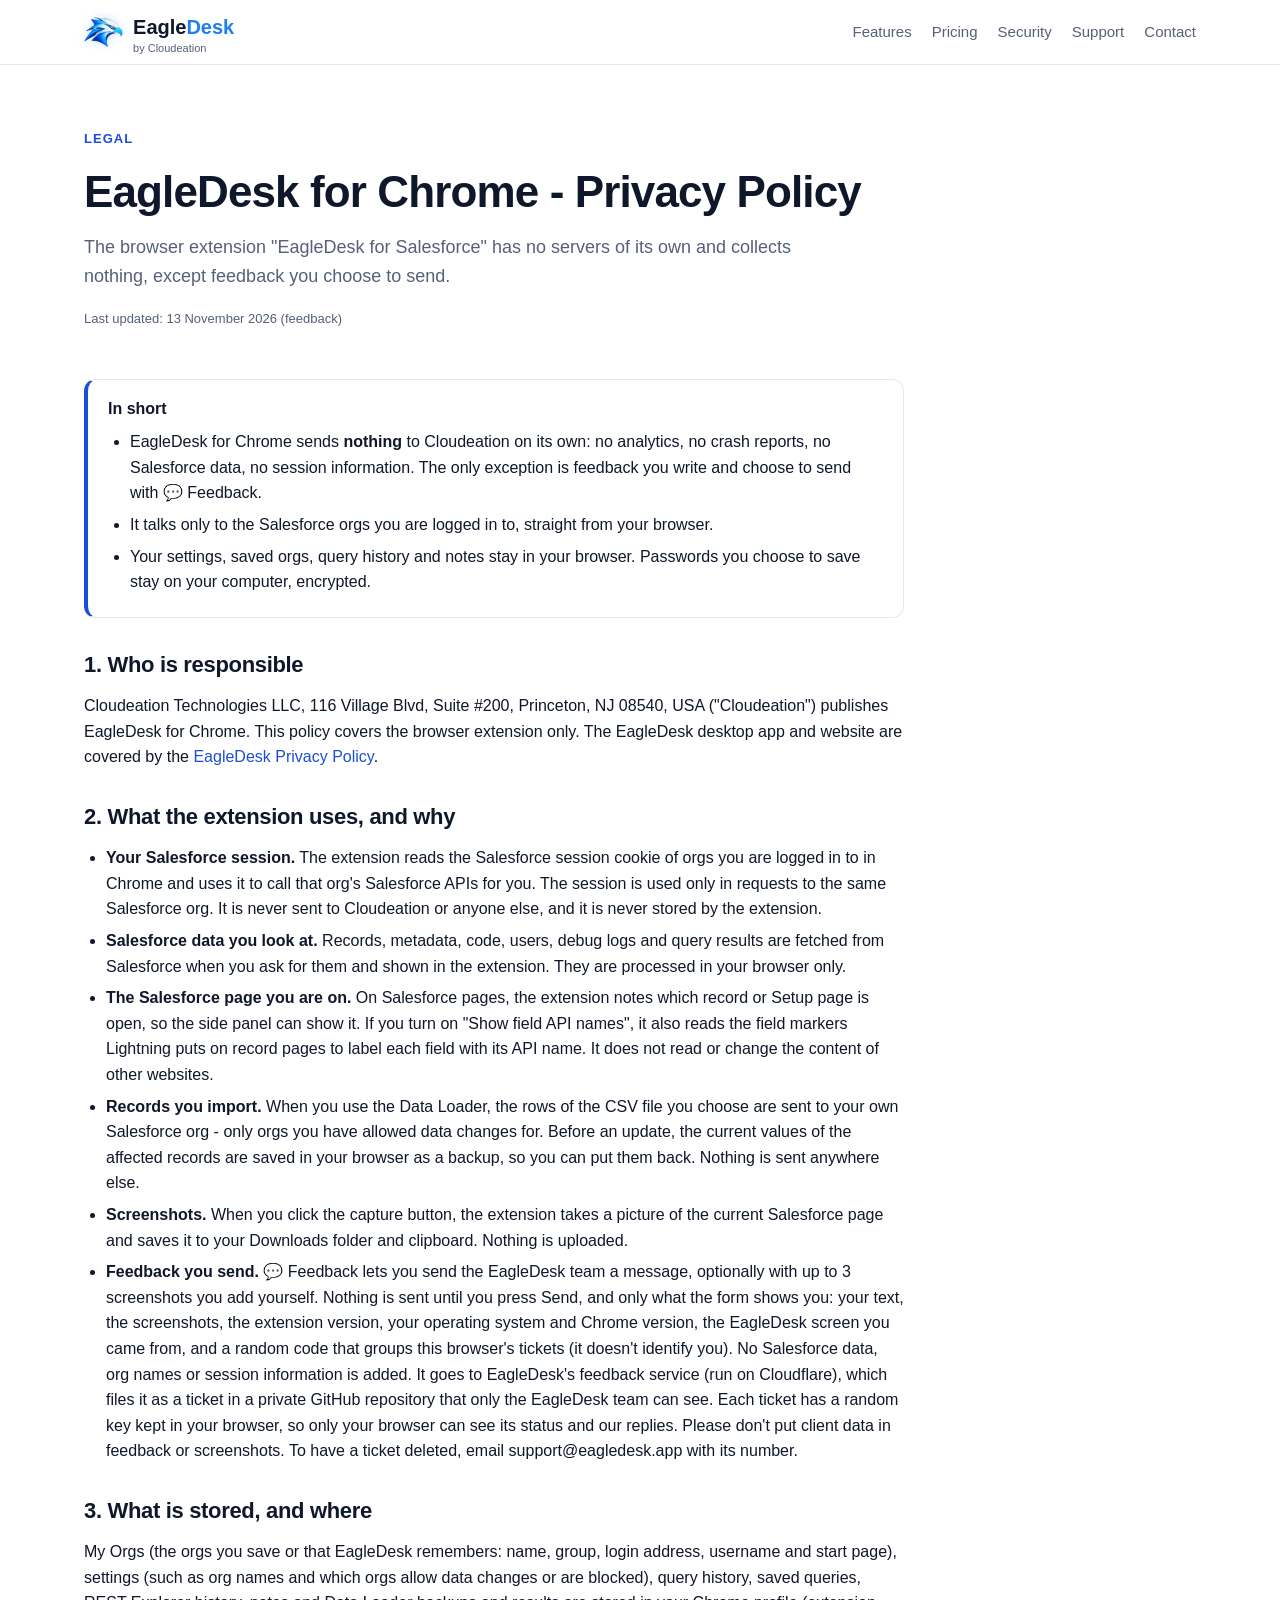
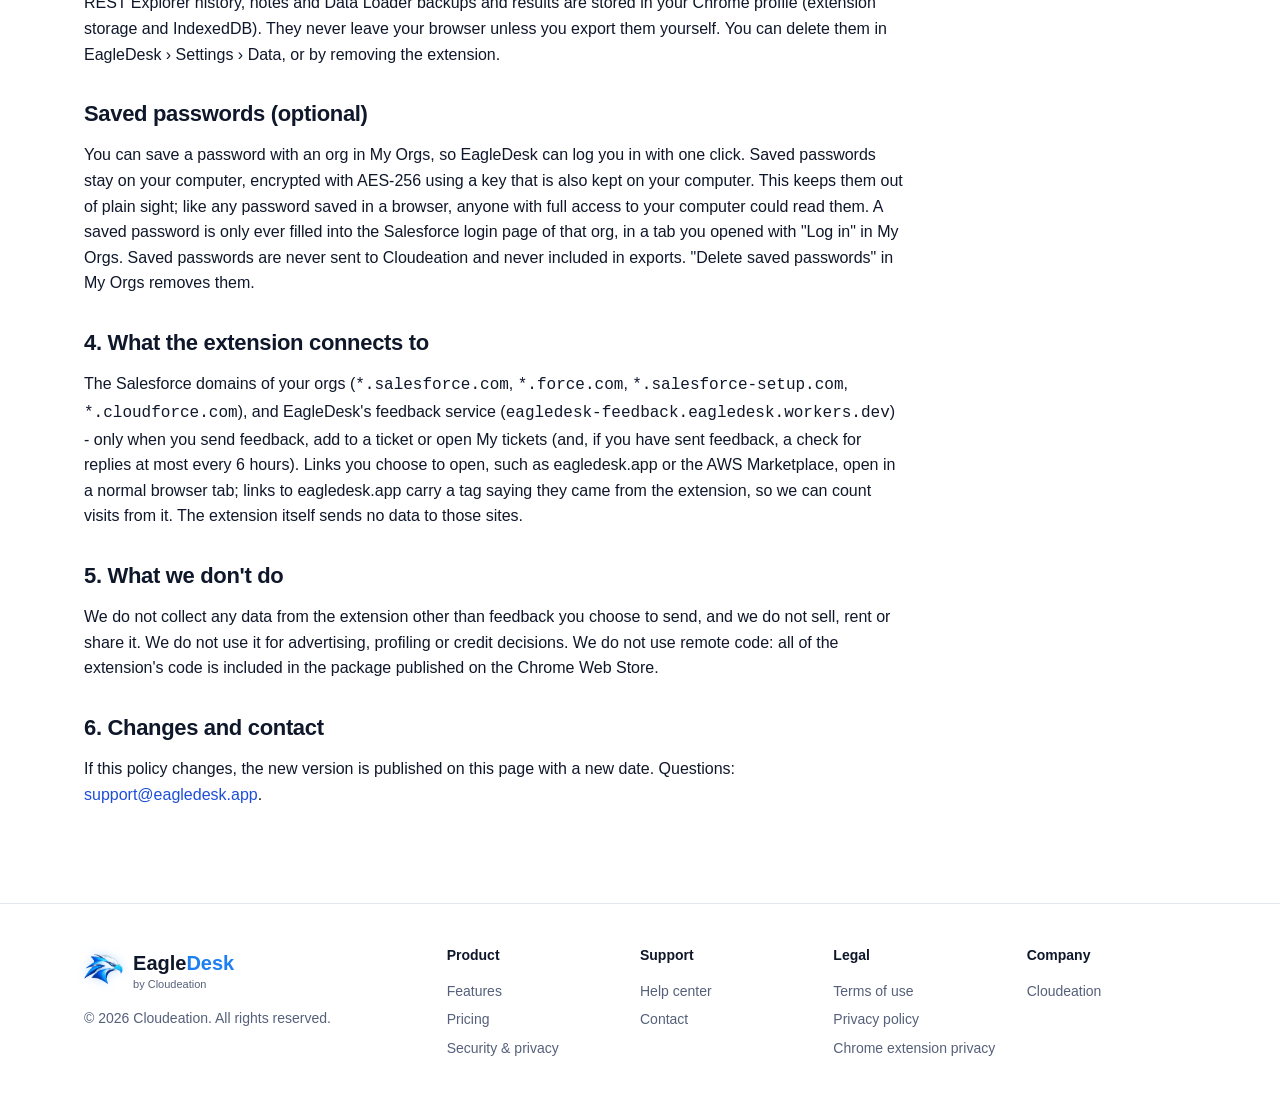
==== commit b3dbd995: "Chrome extension privacy: feedback you choose to send Co-Authored-By: Claude Opus 5.5 <noreply@anthr" ====
--- a/chrome-privacy.html
+++ b/chrome-privacy.html
@@ -5,7 +5,7 @@
 <meta name="viewport" content="width=device-width, initial-scale=1">
 <title>EagleDesk for Chrome Privacy</title>
 <link rel="canonical" href="https://eagledesk.app/chrome-privacy.html">
-<meta name="description" content="EagleDesk for Chrome has no servers and collects nothing: what it reads, where it keeps it, and what it connects to.">
+<meta name="description" content="EagleDesk for Chrome has no servers of its own and collects nothing except feedback you choose to send: what it reads, where it keeps it, and what it connects to.">
 <link rel="icon" href="assets/eagledesk.png">
 <link rel="stylesheet" href="style.css?v=20261103">
 </head>
@@ -19,15 +19,15 @@
 <section class="page-hero"><div class="wrap">
   <div class="kicker">Legal</div>
   <h1 style="font-size:clamp(30px,4vw,44px)">EagleDesk for Chrome - Privacy Policy</h1>
-  <p class="sub">The browser extension "EagleDesk for Salesforce" has no servers of its own and collects nothing.</p>
-  <p class="fine">Last updated: 9 November 2026 (saved passwords)</p>
+  <p class="sub">The browser extension "EagleDesk for Salesforce" has no servers of its own and collects nothing, except feedback you choose to send.</p>
+  <p class="fine">Last updated: 13 November 2026 (feedback)</p>
 </div></section>
 
 <section style="padding-top:12px"><div class="wrap legal">
 
 <div class="summary"><b>In short</b>
   <ul>
-    <li>EagleDesk for Chrome sends <b>nothing</b> to Cloudeation: no analytics, no crash reports, no Salesforce data, no session information.</li>
+    <li>EagleDesk for Chrome sends <b>nothing</b> to Cloudeation on its own: no analytics, no crash reports, no Salesforce data, no session information. The only exception is feedback you write and choose to send with 💬 Feedback.</li>
     <li>It talks only to the Salesforce orgs you are logged in to, straight from your browser.</li>
     <li>Your settings, saved orgs, query history and notes stay in your browser. Passwords you choose to save stay on your computer, encrypted.</li>
   </ul>
@@ -43,6 +43,7 @@
   <li><b>The Salesforce page you are on.</b> On Salesforce pages, the extension notes which record or Setup page is open, so the side panel can show it. If you turn on "Show field API names", it also reads the field markers Lightning puts on record pages to label each field with its API name. It does not read or change the content of other websites.</li>
   <li><b>Records you import.</b> When you use the Data Loader, the rows of the CSV file you choose are sent to your own Salesforce org - only orgs you have allowed data changes for. Before an update, the current values of the affected records are saved in your browser as a backup, so you can put them back. Nothing is sent anywhere else.</li>
   <li><b>Screenshots.</b> When you click the capture button, the extension takes a picture of the current Salesforce page and saves it to your Downloads folder and clipboard. Nothing is uploaded.</li>
+  <li><b>Feedback you send.</b> 💬 Feedback lets you send the EagleDesk team a message, optionally with up to 3 screenshots you add yourself. Nothing is sent until you press Send, and only what the form shows you: your text, the screenshots, the extension version, your operating system and Chrome version, the EagleDesk screen you came from, and a random code that groups this browser's tickets (it doesn't identify you). No Salesforce data, org names or session information is added. It goes to EagleDesk's feedback service (run on Cloudflare), which files it as a ticket in a private GitHub repository that only the EagleDesk team can see. Each ticket has a random key kept in your browser, so only your browser can see its status and our replies. Please don't put client data in feedback or screenshots. To have a ticket deleted, email support@eagledesk.app with its number.</li>
 </ul>
 
 <h2>3. What is stored, and where</h2>
@@ -52,10 +53,10 @@
 <p>You can save a password with an org in My Orgs, so EagleDesk can log you in with one click. Saved passwords stay on your computer, encrypted with AES-256 using a key that is also kept on your computer. This keeps them out of plain sight; like any password saved in a browser, anyone with full access to your computer could read them. A saved password is only ever filled into the Salesforce login page of that org, in a tab you opened with "Log in" in My Orgs. Saved passwords are never sent to Cloudeation and never included in exports. "Delete saved passwords" in My Orgs removes them.</p>
 
 <h2>4. What the extension connects to</h2>
-<p>Only the Salesforce domains of your orgs (<code>*.salesforce.com</code>, <code>*.force.com</code>, <code>*.salesforce-setup.com</code>, <code>*.cloudforce.com</code>). Links you choose to open, such as eagledesk.app or the AWS Marketplace, open in a normal browser tab; links to eagledesk.app carry a tag saying they came from the extension, so we can count visits from it. The extension itself sends no data to those sites.</p>
+<p>The Salesforce domains of your orgs (<code>*.salesforce.com</code>, <code>*.force.com</code>, <code>*.salesforce-setup.com</code>, <code>*.cloudforce.com</code>), and EagleDesk's feedback service (<code>eagledesk-feedback.eagledesk.workers.dev</code>) - only when you send feedback, add to a ticket or open My tickets (and, if you have sent feedback, a check for replies at most every 6 hours). Links you choose to open, such as eagledesk.app or the AWS Marketplace, open in a normal browser tab; links to eagledesk.app carry a tag saying they came from the extension, so we can count visits from it. The extension itself sends no data to those sites.</p>
 
 <h2>5. What we don't do</h2>
-<p>We do not collect, sell, rent or share any data from the extension. We do not use it for advertising, profiling or credit decisions. We do not use remote code: all of the extension's code is included in the package published on the Chrome Web Store.</p>
+<p>We do not collect any data from the extension other than feedback you choose to send, and we do not sell, rent or share it. We do not use it for advertising, profiling or credit decisions. We do not use remote code: all of the extension's code is included in the package published on the Chrome Web Store.</p>
 
 <h2>6. Changes and contact</h2>
 <p>If this policy changes, the new version is published on this page with a new date. Questions: <a href="mailto:support@eagledesk.app?subject=EagleDesk%20for%20Chrome%20privacy">support@eagledesk.app</a>.</p>
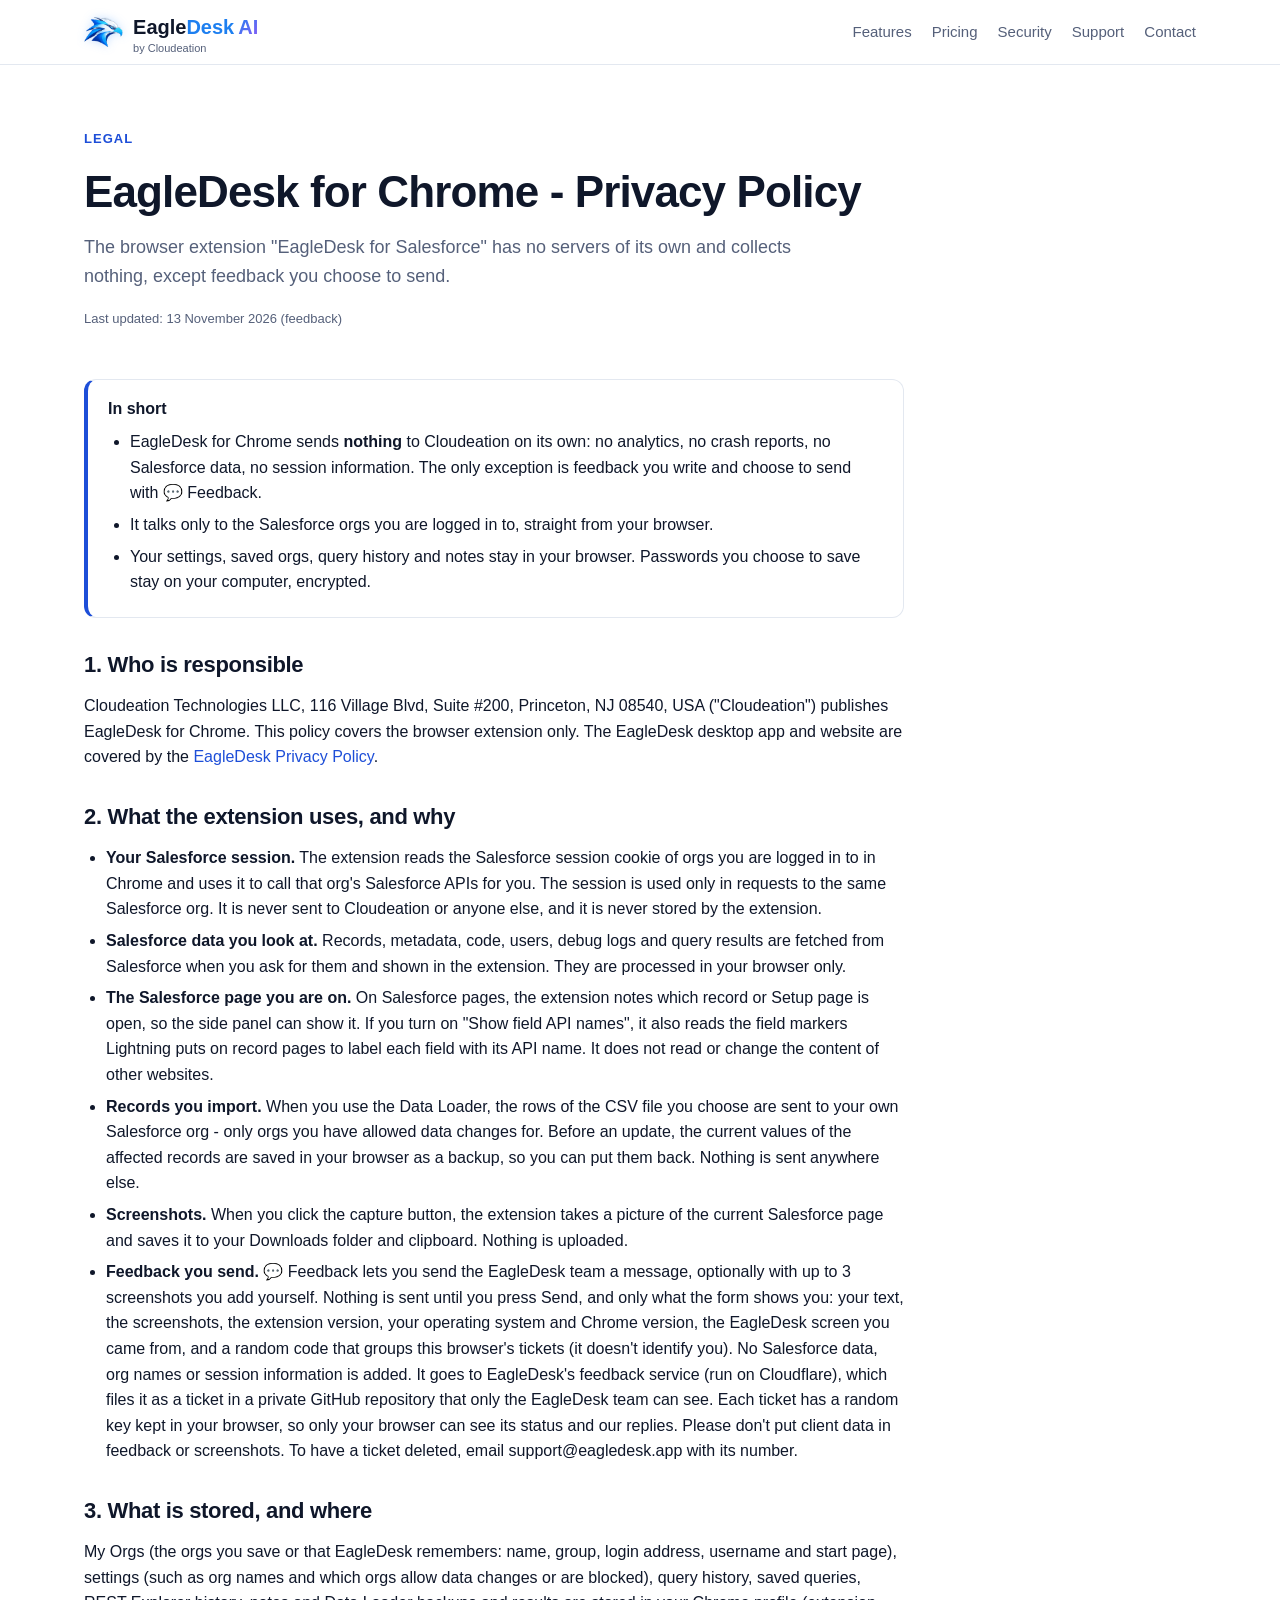
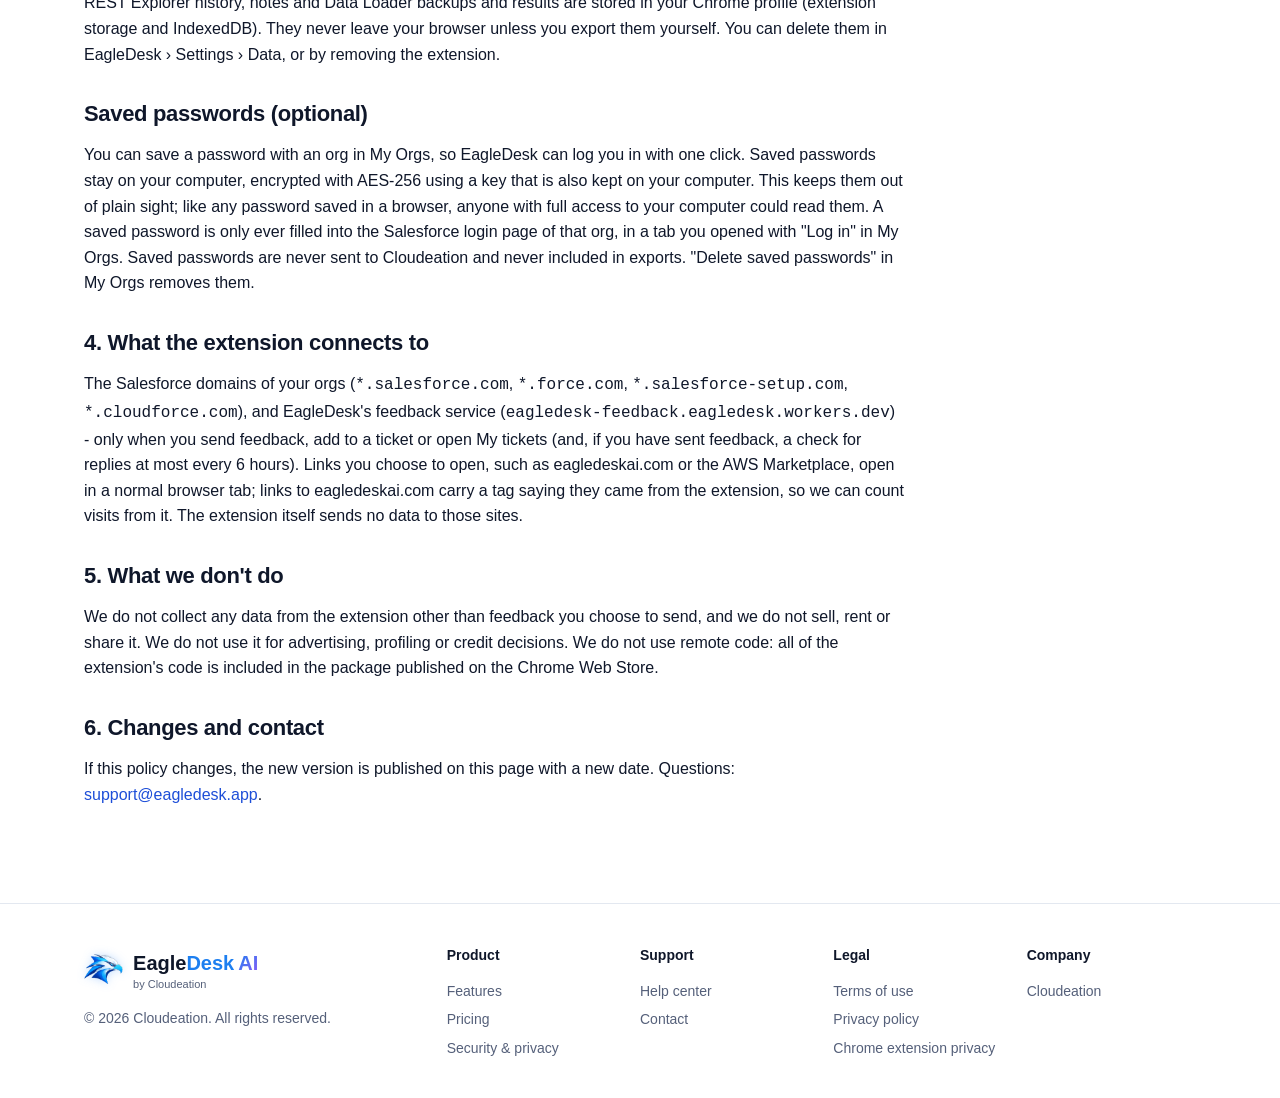
==== commit b10fddfc: "EagleDesk AI logo; site moves to eagledeskai.com (eagledesk.app will redirect here) Co-Authored-By: " ====
--- a/chrome-privacy.html
+++ b/chrome-privacy.html
@@ -4,15 +4,15 @@
 <meta charset="utf-8">
 <meta name="viewport" content="width=device-width, initial-scale=1">
 <title>EagleDesk for Chrome Privacy</title>
-<link rel="canonical" href="https://eagledesk.app/chrome-privacy.html">
+<link rel="canonical" href="https://eagledeskai.com/chrome-privacy.html">
 <meta name="description" content="EagleDesk for Chrome has no servers of its own and collects nothing except feedback you choose to send: what it reads, where it keeps it, and what it connects to.">
 <link rel="icon" href="assets/eagledesk.png">
-<link rel="stylesheet" href="style.css?v=20261103">
+<link rel="stylesheet" href="style.css?v=20261114a">
 </head>
 <body>
 
 <header class="nav"><div class="wrap">
-  <a class="logo" href="./"><img src="assets/eagle-mark.png" alt="" class="logo-eagle"><span>Eagle<b>Desk</b><small>by Cloudeation</small></span></a>
+  <a class="logo" href="./"><img src="assets/eagle-mark.png" alt="" class="logo-eagle"><span>Eagle<b>Desk</b><i class="logo-ai">AI</i><small>by Cloudeation</small></span></a>
   <nav><a href="./#features">Features</a><a href="./#pricing">Pricing</a><a href="security.html">Security</a><a href="support.html">Support</a><a href="support.html#contact">Contact</a></nav>
 </div></header>
 
@@ -53,7 +53,7 @@
 <p>You can save a password with an org in My Orgs, so EagleDesk can log you in with one click. Saved passwords stay on your computer, encrypted with AES-256 using a key that is also kept on your computer. This keeps them out of plain sight; like any password saved in a browser, anyone with full access to your computer could read them. A saved password is only ever filled into the Salesforce login page of that org, in a tab you opened with "Log in" in My Orgs. Saved passwords are never sent to Cloudeation and never included in exports. "Delete saved passwords" in My Orgs removes them.</p>
 
 <h2>4. What the extension connects to</h2>
-<p>The Salesforce domains of your orgs (<code>*.salesforce.com</code>, <code>*.force.com</code>, <code>*.salesforce-setup.com</code>, <code>*.cloudforce.com</code>), and EagleDesk's feedback service (<code>eagledesk-feedback.eagledesk.workers.dev</code>) - only when you send feedback, add to a ticket or open My tickets (and, if you have sent feedback, a check for replies at most every 6 hours). Links you choose to open, such as eagledesk.app or the AWS Marketplace, open in a normal browser tab; links to eagledesk.app carry a tag saying they came from the extension, so we can count visits from it. The extension itself sends no data to those sites.</p>
+<p>The Salesforce domains of your orgs (<code>*.salesforce.com</code>, <code>*.force.com</code>, <code>*.salesforce-setup.com</code>, <code>*.cloudforce.com</code>), and EagleDesk's feedback service (<code>eagledesk-feedback.eagledesk.workers.dev</code>) - only when you send feedback, add to a ticket or open My tickets (and, if you have sent feedback, a check for replies at most every 6 hours). Links you choose to open, such as eagledeskai.com or the AWS Marketplace, open in a normal browser tab; links to eagledeskai.com carry a tag saying they came from the extension, so we can count visits from it. The extension itself sends no data to those sites.</p>
 
 <h2>5. What we don't do</h2>
 <p>We do not collect any data from the extension other than feedback you choose to send, and we do not sell, rent or share it. We do not use it for advertising, profiling or credit decisions. We do not use remote code: all of the extension's code is included in the package published on the Chrome Web Store.</p>
@@ -64,7 +64,7 @@
 </div></section>
 
 <footer><div class="wrap">
-  <div><a class="logo" href="./"><img src="assets/eagle-mark.png" alt="" class="logo-eagle"><span>Eagle<b>Desk</b><small>by Cloudeation</small></span></a>
+  <div><a class="logo" href="./"><img src="assets/eagle-mark.png" alt="" class="logo-eagle"><span>Eagle<b>Desk</b><i class="logo-ai">AI</i><small>by Cloudeation</small></span></a>
     <p>© <span id="yr">2026</span> Cloudeation. All rights reserved.</p></div>
   <div><h4>Product</h4><a href="./#features">Features</a><a href="./#pricing">Pricing</a><a href="security.html">Security &amp; privacy</a></div>
   <div><h4>Support</h4><a href="support.html">Help center</a><a href="support.html#contact">Contact</a></div>
--- a/style.css
+++ b/style.css
@@ -156,6 +156,9 @@
 /* EagleDesk: the eagle mark and the two-colour wordmark */
 .logo img.logo-eagle { width: auto; height: 30px; border-radius: 0; filter: drop-shadow(0 0 5px rgba(46, 140, 255, .3)); }
 .logo span b { color: #1d7ff0; font-weight: 800; }
+.logo span .logo-ai { font-style: normal; font-weight: 800; margin-left: 4px; background: linear-gradient(135deg, #1d7ff0, #8b5cf6); -webkit-background-clip: text;
+  background-clip: text; color: transparent; }
+.nav.dark .logo span .logo-ai { background-image: linear-gradient(135deg, #38a9ff, #a78bfa); }
 
 /* positioning: works-with strip, the messy middle, is / isn't, hero mock extras */
 section.works { padding: 18px 0; border-bottom: 1px solid var(--line); }
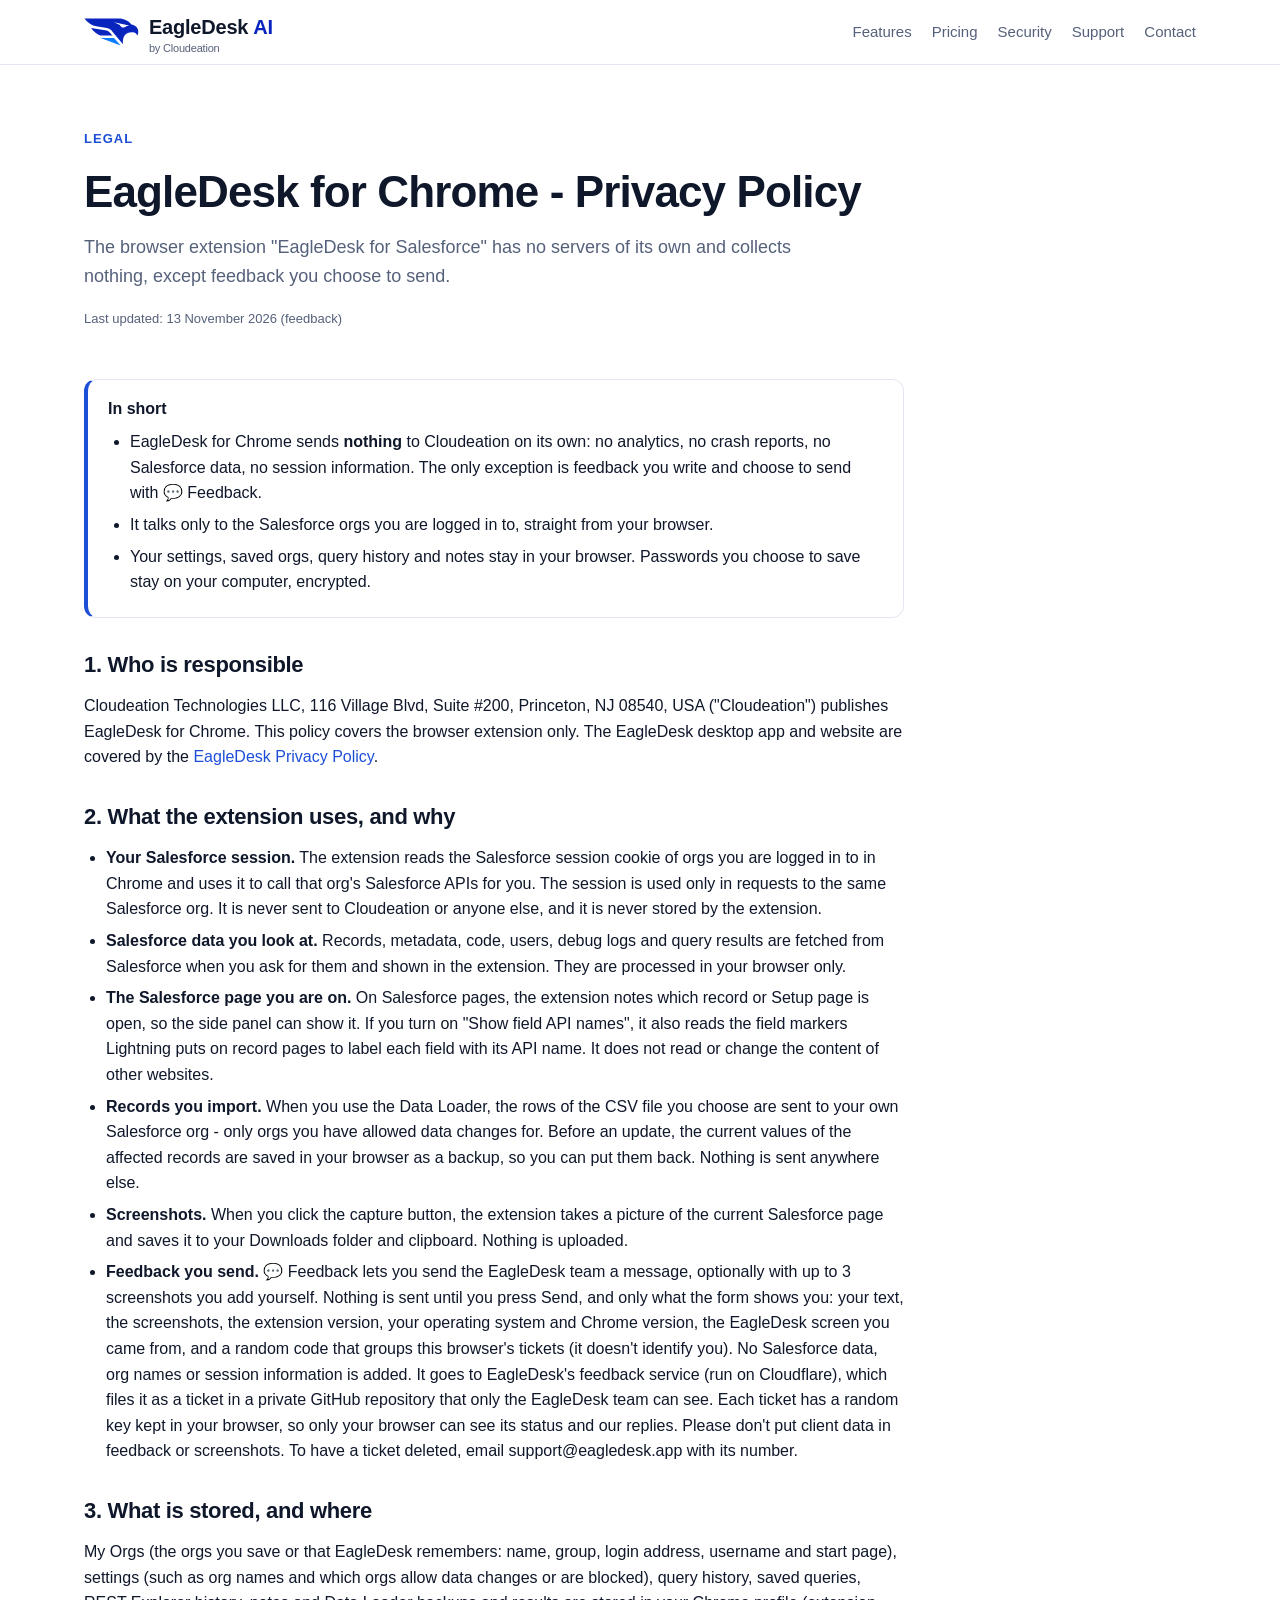
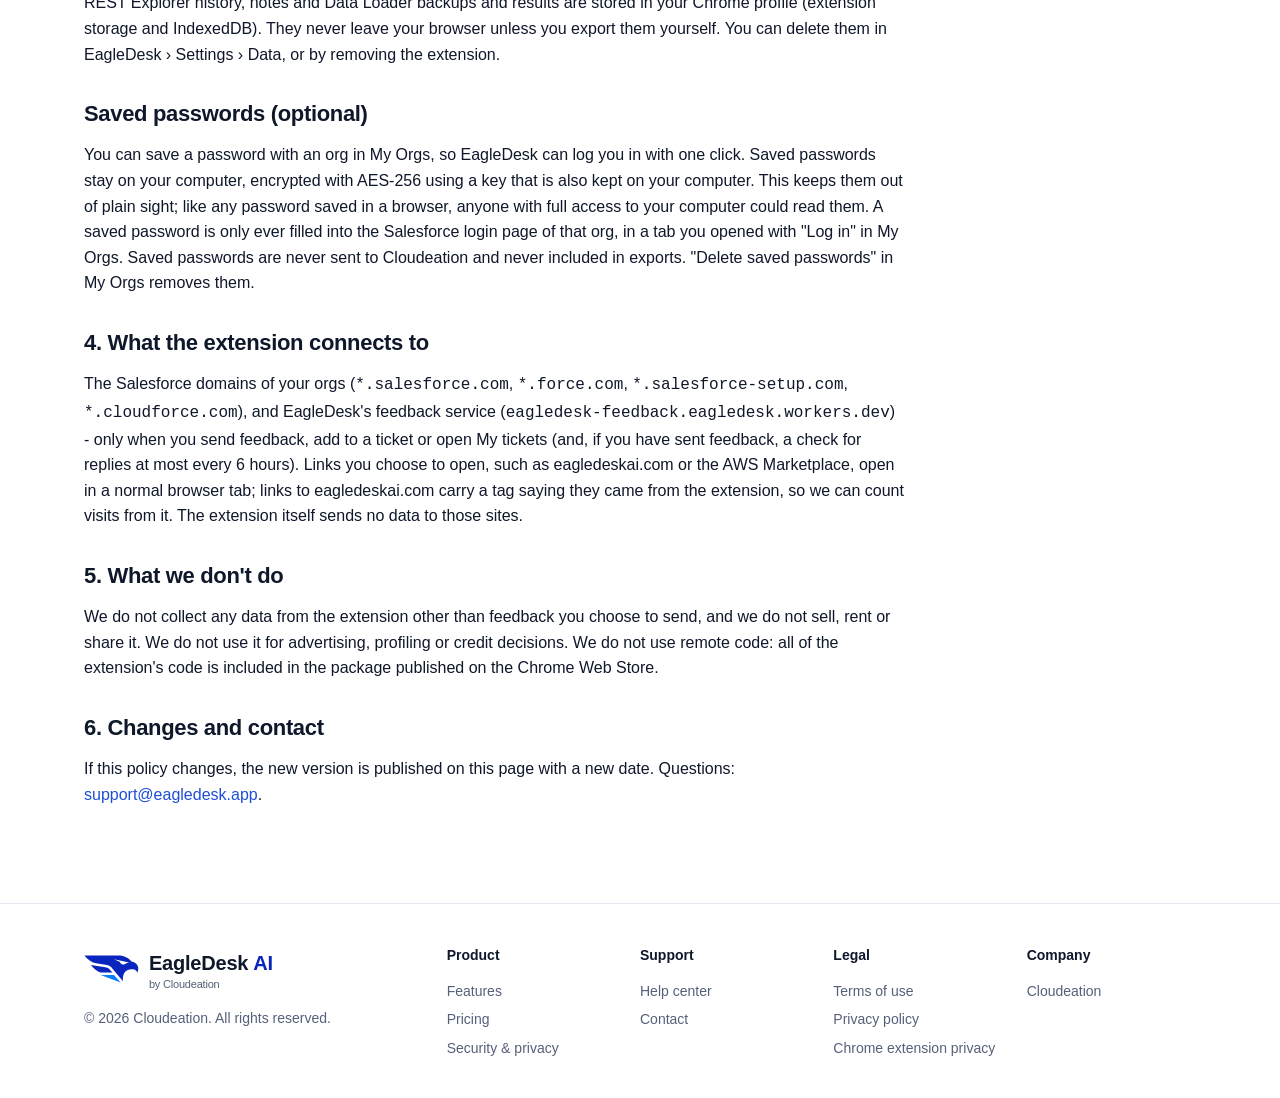
==== commit 1b2a5e40: "New EagleDesk AI logo: vector eagle in header and footer, favicon, social image, store logo, brand k" ====
--- a/chrome-privacy.html
+++ b/chrome-privacy.html
@@ -7,12 +7,12 @@
 <link rel="canonical" href="https://eagledeskai.com/chrome-privacy.html">
 <meta name="description" content="EagleDesk for Chrome has no servers of its own and collects nothing except feedback you choose to send: what it reads, where it keeps it, and what it connects to.">
 <link rel="icon" href="assets/eagledesk.png">
-<link rel="stylesheet" href="style.css?v=20261114a">
+<link rel="stylesheet" href="style.css?v=20261114b">
 </head>
 <body>
 
 <header class="nav"><div class="wrap">
-  <a class="logo" href="./"><img src="assets/eagle-mark.png" alt="" class="logo-eagle"><span>Eagle<b>Desk</b><i class="logo-ai">AI</i><small>by Cloudeation</small></span></a>
+  <a class="logo" href="./"><svg xmlns="http://www.w3.org/2000/svg" viewBox="146 236 516 263" class="logo-eagle" role="img" aria-label="EagleDesk"><g><path fill="var(--eagle-deep, #0A24BE)" fill-rule="evenodd" d="M150,240 L472,240 C522,240 566,262 592,298 C624,302 650,324 655,354 C658,374 653,390 647,402 C641,386 626,373 604,371 C574,368 545,378 529,398 C514,418 508,450 512,482 L412,362 C398,344 384,334 362,330 L262,314 C220,306 182,282 150,240 Z M428,276 L570,306 C556,307 546,311 540,317 C531,327 513,328 501,322 C492,317 487,309 483,302 Z"/><path fill="var(--eagle-deep, #0A24BE)" d="M212,330 L344,350 C364,353 378,360 390,374 L413,400 L300,400 C264,388 236,362 212,330 Z"/><path fill="var(--eagle-light, #0A7CFF)" d="M302,425 L428,425 L490,495 Z"/></g></svg><span>Eagle<b>Desk</b><i class="logo-ai">AI</i><small>by Cloudeation</small></span></a>
   <nav><a href="./#features">Features</a><a href="./#pricing">Pricing</a><a href="security.html">Security</a><a href="support.html">Support</a><a href="support.html#contact">Contact</a></nav>
 </div></header>
 
@@ -64,7 +64,7 @@
 </div></section>
 
 <footer><div class="wrap">
-  <div><a class="logo" href="./"><img src="assets/eagle-mark.png" alt="" class="logo-eagle"><span>Eagle<b>Desk</b><i class="logo-ai">AI</i><small>by Cloudeation</small></span></a>
+  <div><a class="logo" href="./"><svg xmlns="http://www.w3.org/2000/svg" viewBox="146 236 516 263" class="logo-eagle" role="img" aria-label="EagleDesk"><g><path fill="var(--eagle-deep, #0A24BE)" fill-rule="evenodd" d="M150,240 L472,240 C522,240 566,262 592,298 C624,302 650,324 655,354 C658,374 653,390 647,402 C641,386 626,373 604,371 C574,368 545,378 529,398 C514,418 508,450 512,482 L412,362 C398,344 384,334 362,330 L262,314 C220,306 182,282 150,240 Z M428,276 L570,306 C556,307 546,311 540,317 C531,327 513,328 501,322 C492,317 487,309 483,302 Z"/><path fill="var(--eagle-deep, #0A24BE)" d="M212,330 L344,350 C364,353 378,360 390,374 L413,400 L300,400 C264,388 236,362 212,330 Z"/><path fill="var(--eagle-light, #0A7CFF)" d="M302,425 L428,425 L490,495 Z"/></g></svg><span>Eagle<b>Desk</b><i class="logo-ai">AI</i><small>by Cloudeation</small></span></a>
     <p>© <span id="yr">2026</span> Cloudeation. All rights reserved.</p></div>
   <div><h4>Product</h4><a href="./#features">Features</a><a href="./#pricing">Pricing</a><a href="security.html">Security &amp; privacy</a></div>
   <div><h4>Support</h4><a href="support.html">Help center</a><a href="support.html#contact">Contact</a></div>
--- a/style.css
+++ b/style.css
@@ -154,11 +154,12 @@
 .sec-table td:first-child { width: 30%; }
 .launch-strip { background: #dcfce7; color: #166534; border-radius: 12px; padding: 12px 16px; margin: 0 auto 22px; max-width: 760px; text-align: center; }
 /* EagleDesk: the eagle mark and the two-colour wordmark */
-.logo img.logo-eagle { width: auto; height: 30px; border-radius: 0; filter: drop-shadow(0 0 5px rgba(46, 140, 255, .3)); }
-.logo span b { color: #1d7ff0; font-weight: 800; }
-.logo span .logo-ai { font-style: normal; font-weight: 800; margin-left: 4px; background: linear-gradient(135deg, #1d7ff0, #8b5cf6); -webkit-background-clip: text;
-  background-clip: text; color: transparent; }
-.nav.dark .logo span .logo-ai { background-image: linear-gradient(135deg, #38a9ff, #a78bfa); }
+.logo { --eagle-deep: #0A24BE; --eagle-light: #0A7CFF; --eagle-ai: #0A24BE; font-weight: 800; letter-spacing: -.01em; }
+.logo svg.logo-eagle { width: auto; height: 28px; flex: none; }
+.logo span b { color: inherit; font-weight: 800; }
+.logo span .logo-ai { font-style: normal; font-weight: 800; margin-left: .25em; color: var(--eagle-ai); }
+@media (prefers-color-scheme: dark) { :root:not([data-theme="light"]) .logo { --eagle-deep: #FFFFFF; --eagle-light: #7CC4FF; --eagle-ai: #8FB4FF; } }
+.nav.dark .logo { --eagle-deep: #FFFFFF; --eagle-light: #7CC4FF; --eagle-ai: #8FB4FF; }
 
 /* positioning: works-with strip, the messy middle, is / isn't, hero mock extras */
 section.works { padding: 18px 0; border-bottom: 1px solid var(--line); }
@@ -260,3 +261,8 @@
 .nav nav a, .nav .btn { white-space: nowrap; }
 @media (max-width: 1080px) { .nav nav { gap: 16px; } .nav nav a[href="security.html"], .nav nav a[href="support.html"] { display: none; } }
 .tour { padding-top: 56px; }
+
+/* Cookie choice banner (consent.js) */
+#ed-consent{position:fixed;left:16px;right:16px;bottom:16px;z-index:9999;max-width:560px;margin:0 auto;background:#fff;color:#1b2333;border:1px solid #d6dbe6;border-radius:12px;box-shadow:0 8px 28px rgba(0,0,0,.18);padding:14px 16px;display:flex;gap:12px;align-items:center;justify-content:space-between;flex-wrap:wrap;font-size:14px}
+#ed-consent p{margin:0;flex:1 1 260px}
+#ed-consent div{display:flex;gap:8px}
